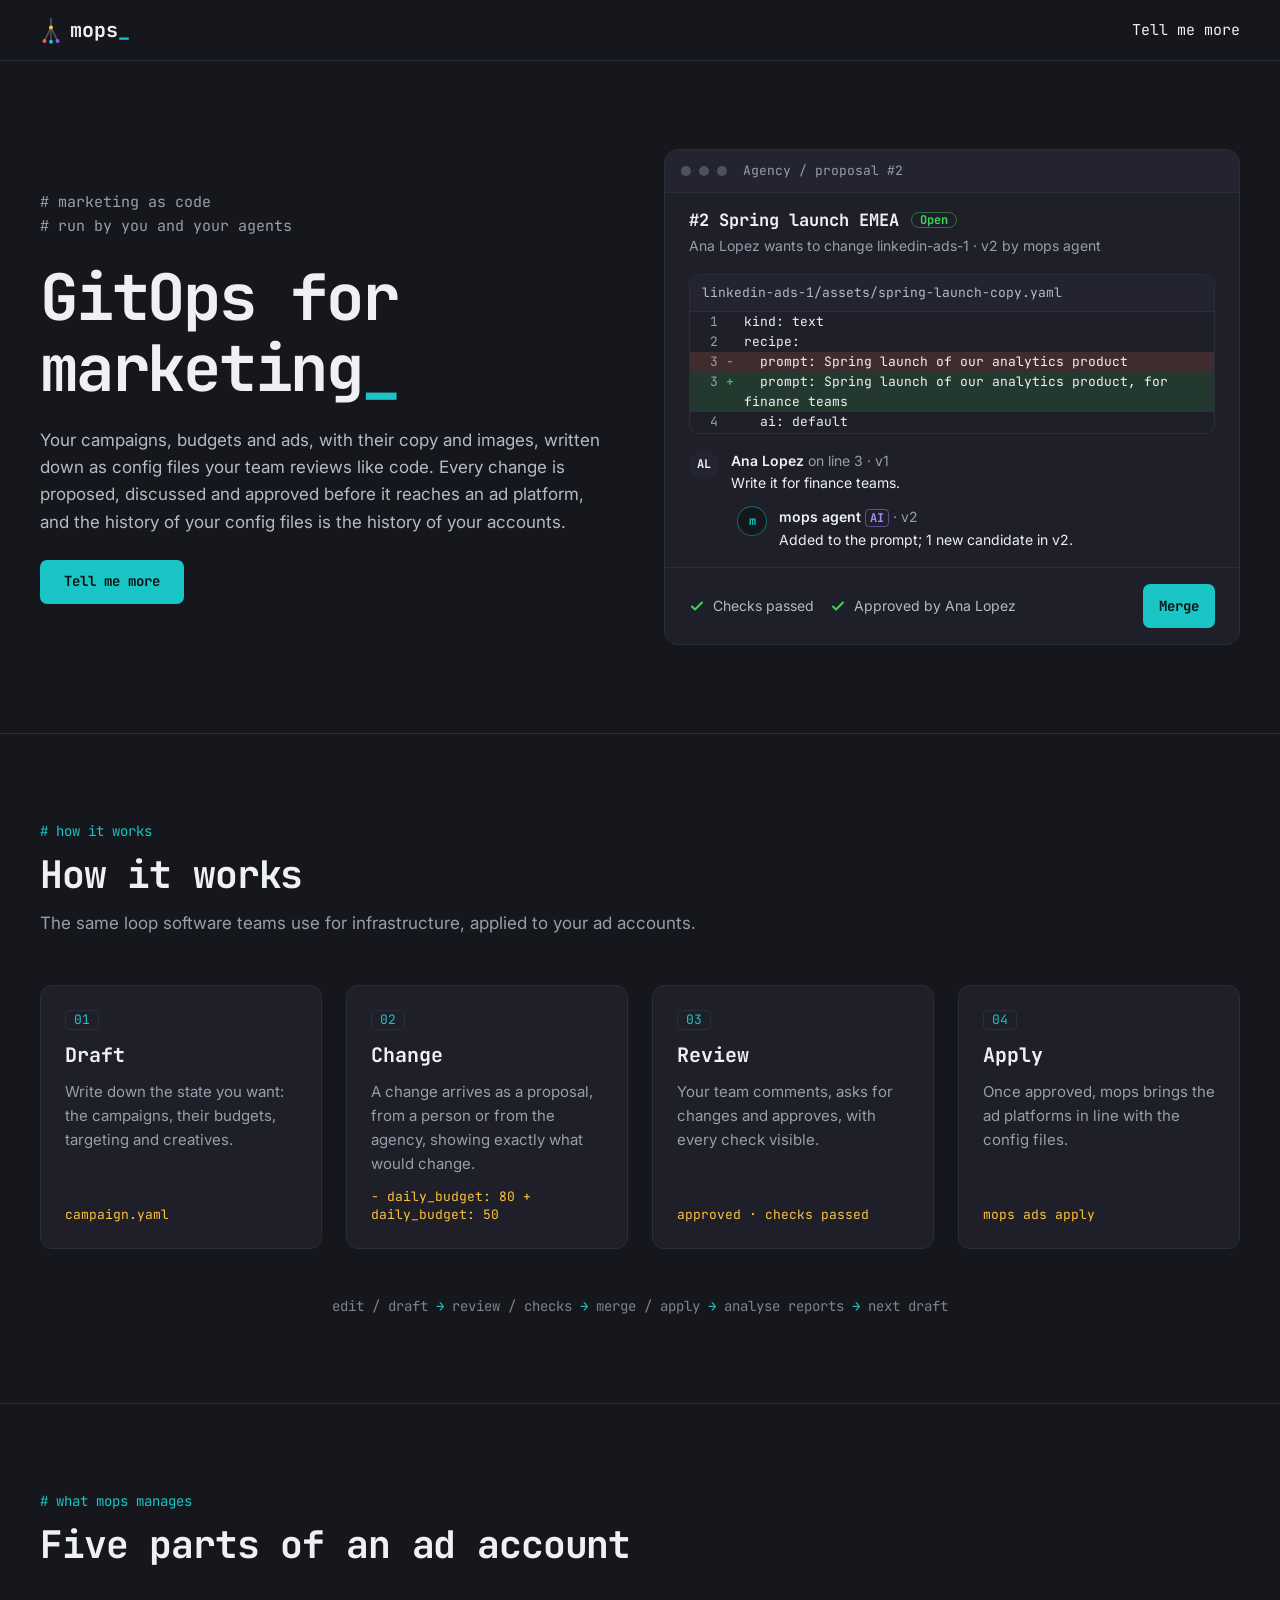
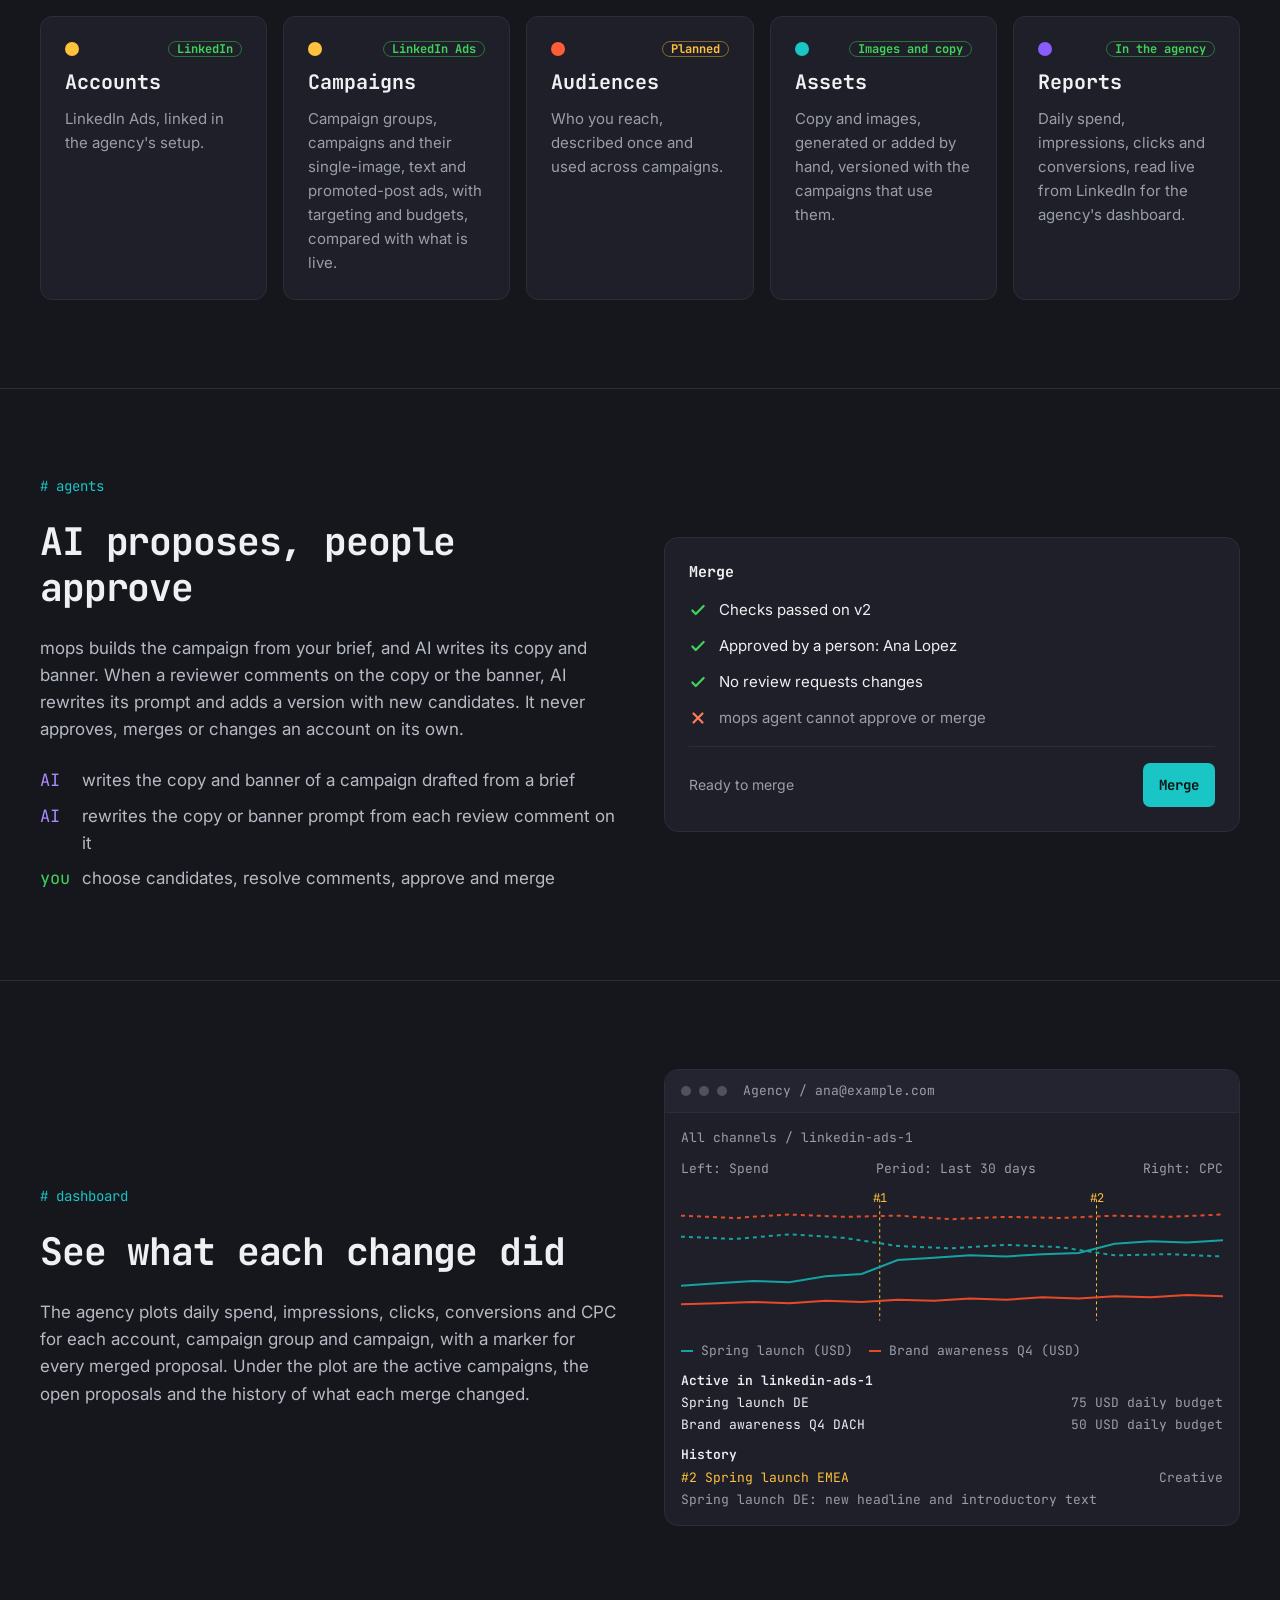
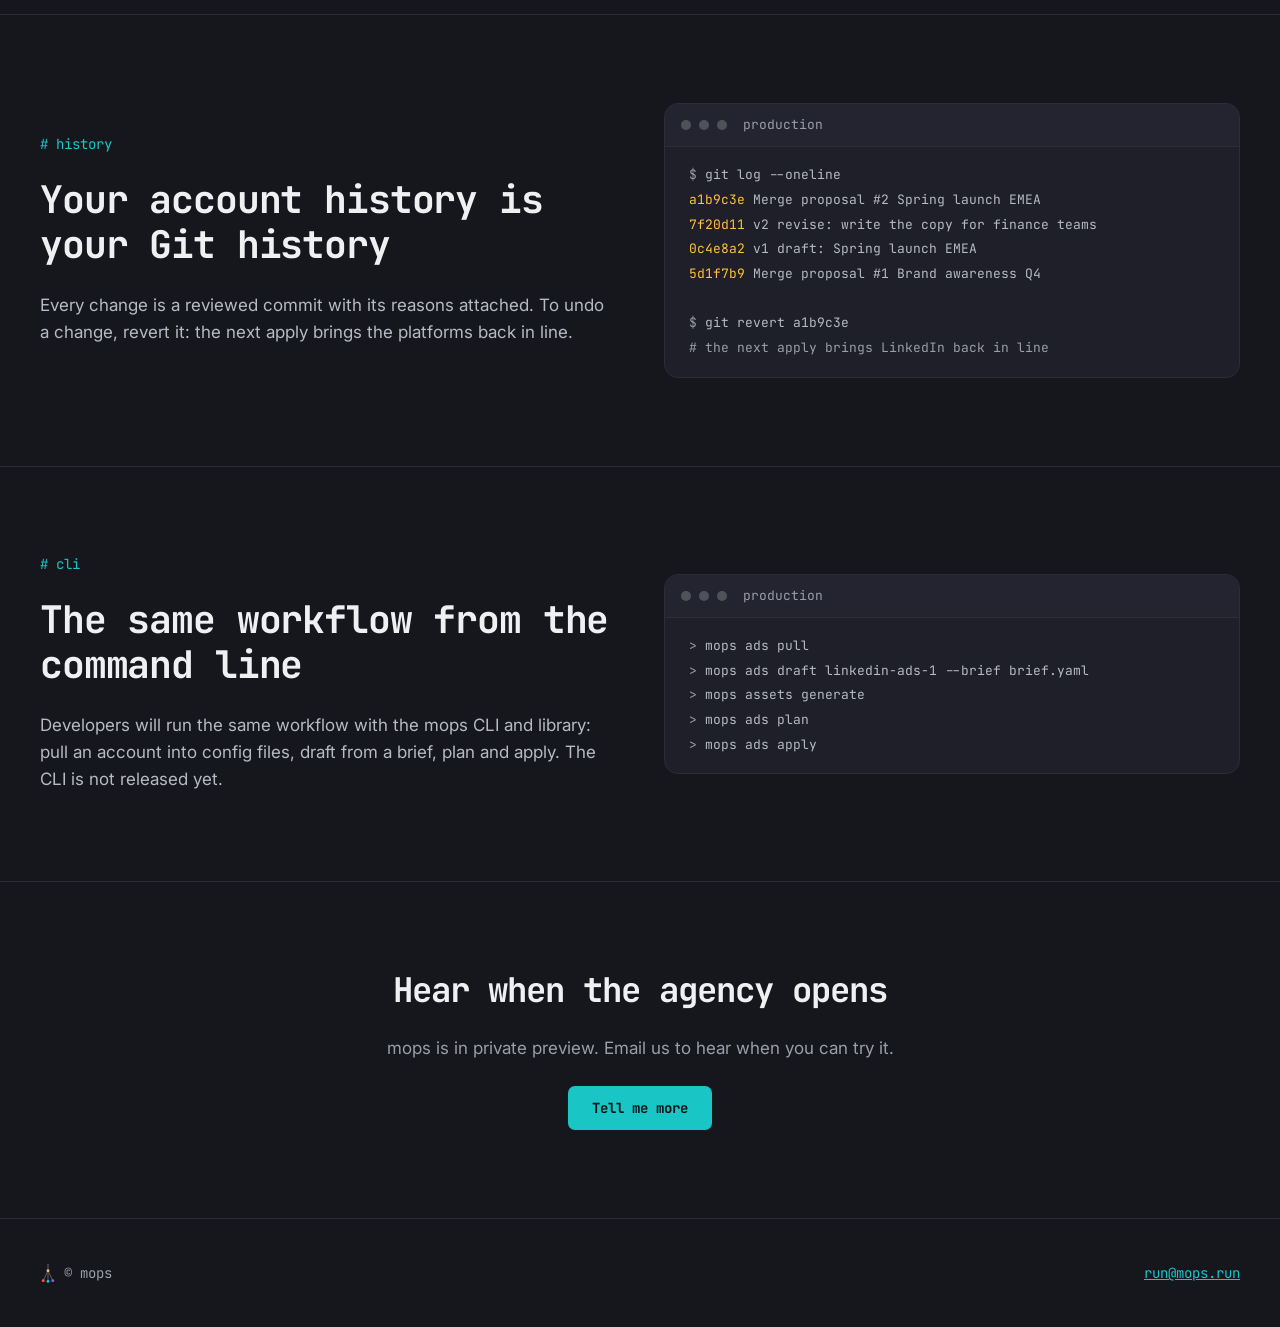
==== index.html @ 6c4f9f61 "Publish mops 4d425bd6c8812715655bbbc90e7a6e80a4b7b4a8" ====
<!doctype html>
<html lang="en">
  <head>
    <meta charset="utf-8" />
    <meta name="viewport" content="width=device-width, initial-scale=1" />
    <title>mops - GitOps for marketing</title>
    <meta name="description" content="Your campaigns, budgets and ads, with their copy and images, written down as config files your team reviews like code." />
    <link rel="canonical" href="https://mops.run/" />
    <meta property="og:title" content="mops - GitOps for marketing" />
    <meta property="og:description" content="Your campaigns, budgets and ads, with their copy and images, written down as config files your team reviews like code." />
    <meta property="og:image" content="https://mops.run/og-image.png" />
    <meta property="og:image:width" content="1200" />
    <meta property="og:image:height" content="630" />
    <meta property="og:image:alt" content="mops logo with the text GitOps for marketing" />
    <meta property="og:url" content="https://mops.run/" />
    <meta property="og:type" content="website" />
    <link rel="preconnect" href="https://fonts.googleapis.com" />
    <link rel="preconnect" href="https://fonts.gstatic.com" crossorigin />
    <link rel="stylesheet" href="https://fonts.googleapis.com/css2?family=Inter:wght@400;600;700&amp;family=JetBrains+Mono:wght@400;700&amp;display=swap" />
    <link rel="stylesheet" href="site.css" />
    <script type="application/ld+json">
      {"@context": "https://schema.org", "@type": "Organization", "name": "mops", "url": "https://mops.run/", "email": "run@mops.run", "logo": "https://mops.run/logo.svg"}
    </script>
  </head>
  <body>
    <header class="site-header">
      <div class="wrap bar">
        <a class="brand" href="/" aria-label="mops home"><img src="logo.svg" alt="" width="22" height="27" /><span>mops<span class="accent">_</span></span></a>
        <nav aria-label="Main"><a href="#tell-me-more">Tell me more</a></nav>
      </div>
    </header>

    <main>
      <section id="hero" class="hero" aria-labelledby="hero-heading">
        <div class="wrap split">
          <div class="stack">
            <div aria-hidden="true">
              <p class="comment"># marketing as code</p>
              <p class="comment"># run by you and your agents</p>
            </div>
            <h1 id="hero-heading">GitOps for marketing<span class="accent">_</span></h1>
            <p class="lead">Your campaigns, budgets and ads, with their copy and images, written down as config files your team reviews like code. Every change is proposed, discussed and approved before it reaches an ad platform, and the history of your config files is the history of your accounts.</p>
            <p class="actions">
              <a class="button primary" href="#tell-me-more">Tell me more</a>
            </p>
          </div>

          <figure class="window" aria-label="Example proposal">
            <div class="window-bar"><span class="lights" aria-hidden="true"><span></span><span></span><span></span></span><span class="window-title">Agency / proposal #2</span></div>
            <div class="preview-head">
              <p class="preview-heading"><span class="preview-title">#2 Spring launch EMEA</span> <span class="badge ok">Open</span></p>
              <p class="preview-line">Ana Lopez wants to change linkedin-ads-1 · v2 by mops agent</p>
            </div>
            <div class="diff">
              <p class="diff-file">linkedin-ads-1/assets/spring-launch-copy.yaml</p>
              <div class="diff-line"><span class="ln">1</span><span class="sign"></span><code>kind: text</code></div>
              <div class="diff-line"><span class="ln">2</span><span class="sign"></span><code>recipe:</code></div>
              <div class="diff-line removed"><span class="ln">3</span><span class="sign">-</span><code>  prompt: Spring launch of our analytics product</code></div>
              <div class="diff-line added"><span class="ln">3</span><span class="sign">+</span><code>  prompt: Spring launch of our analytics product, for finance teams</code></div>
              <div class="diff-line"><span class="ln">4</span><span class="sign"></span><code>  ai: default</code></div>
            </div>
            <div class="notes">
              <div class="note">
                <span class="avatar" aria-hidden="true">AL</span>
                <div>
                  <p class="note-meta"><strong>Ana Lopez</strong> on line 3 · v1</p>
                  <p class="note-body">Write it for finance teams.</p>
                </div>
              </div>
              <div class="note reply">
                <span class="avatar agent" aria-hidden="true">m</span>
                <div>
                  <p class="note-meta"><strong>mops agent</strong> <span class="tag">AI</span> · v2</p>
                  <p class="note-body">Added to the prompt; 1 new candidate in v2.</p>
                </div>
              </div>
            </div>
            <div class="preview-foot">
              <ul class="preview-checks">
                <li><svg class="icon" width="16" height="16" viewBox="0 0 16 16" aria-hidden="true"><path d="M3 8.5l3 3 7-7" /></svg>Checks passed</li>
                <li><svg class="icon" width="16" height="16" viewBox="0 0 16 16" aria-hidden="true"><path d="M3 8.5l3 3 7-7" /></svg>Approved by Ana Lopez</li>
              </ul>
              <span class="label">Merge</span>
            </div>
          </figure>
        </div>
      </section>

      <section id="how" aria-labelledby="how-heading">
        <div class="wrap stack-lg">
          <div class="intro">
            <p class="comment" aria-hidden="true"># how it works</p>
            <h2 id="how-heading">How it works</h2>
            <p class="sub">The same loop software teams use for infrastructure, applied to your ad accounts.</p>
          </div>
          <ol class="cards">
            <li class="card">
              <span class="step-no">01</span>
              <h3>Draft</h3>
              <p>Write down the state you want: the campaigns, their budgets, targeting and creatives.</p>
              <code>campaign.yaml</code>
            </li>
            <li class="card">
              <span class="step-no">02</span>
              <h3>Change</h3>
              <p>A change arrives as a proposal, from a person or from the agency, showing exactly what would change.</p>
              <code>- daily_budget: 80  + daily_budget: 50</code>
            </li>
            <li class="card">
              <span class="step-no">03</span>
              <h3>Review</h3>
              <p>Your team comments, asks for changes and approves, with every check visible.</p>
              <code>approved · checks passed</code>
            </li>
            <li class="card">
              <span class="step-no">04</span>
              <h3>Apply</h3>
              <p>Once approved, mops brings the ad platforms in line with the config files.</p>
              <code>mops ads apply</code>
            </li>
          </ol>
          <p class="loop">edit / draft <span class="arrow">→</span> review / checks <span class="arrow">→</span> merge / apply <span class="arrow">→</span> analyse reports <span class="arrow">→</span> next draft</p>
        </div>
      </section>

      <section id="manages" aria-labelledby="manages-heading">
        <div class="wrap stack-lg">
          <div class="intro">
            <p class="comment" aria-hidden="true"># what mops manages</p>
            <h2 id="manages-heading">Five parts of an ad account</h2>
          </div>
          <ul class="cards parts">
            <li class="card">
              <div class="part-top"><span class="dot campaigns"></span><span class="badge ok">LinkedIn</span></div>
              <h3>Accounts</h3>
              <p>LinkedIn Ads, linked in the agency&#39;s setup.</p>
            </li>
            <li class="card">
              <div class="part-top"><span class="dot campaigns"></span><span class="badge ok">LinkedIn Ads</span></div>
              <h3>Campaigns</h3>
              <p>Campaign groups, campaigns and their single-image, text and promoted-post ads, with targeting and budgets, compared with what is live.</p>
            </li>
            <li class="card">
              <div class="part-top"><span class="dot audiences"></span><span class="badge planned">Planned</span></div>
              <h3>Audiences</h3>
              <p>Who you reach, described once and used across campaigns.</p>
            </li>
            <li class="card">
              <div class="part-top"><span class="dot assets"></span><span class="badge ok">Images and copy</span></div>
              <h3>Assets</h3>
              <p>Copy and images, generated or added by hand, versioned with the campaigns that use them.</p>
            </li>
            <li class="card">
              <div class="part-top"><span class="dot reports"></span><span class="badge ok">In the agency</span></div>
              <h3>Reports</h3>
              <p>Daily spend, impressions, clicks and conversions, read live from LinkedIn for the agency&#39;s dashboard.</p>
            </li>
          </ul>
        </div>
      </section>

      <section id="agents" aria-labelledby="agents-heading">
        <div class="wrap split">
          <div class="stack">
            <p class="comment" aria-hidden="true"># agents</p>
            <h2 id="agents-heading">AI proposes, people approve</h2>
            <p class="lead">mops builds the campaign from your brief, and AI writes its copy and banner. When a reviewer comments on the copy or the banner, AI rewrites its prompt and adds a version with new candidates. It never approves, merges or changes an account on its own.</p>
            <ul class="roles">
              <li><span class="role ai">AI</span> <span>writes the copy and banner of a campaign drafted from a brief</span></li>
              <li><span class="role ai">AI</span> <span>rewrites the copy or banner prompt from each review comment on it</span></li>
              <li><span class="role you">you</span> <span>choose candidates, resolve comments, approve and merge</span></li>
            </ul>
          </div>
          <figure class="panel checklist" aria-label="Example merge checklist">
            <p class="checklist-title">Merge</p>
            <ul>
              <li class="ok"><svg class="icon" width="18" height="18" viewBox="0 0 16 16" aria-hidden="true"><path d="M3 8.5l3 3 7-7" /></svg>Checks passed on v2</li>
              <li class="ok"><svg class="icon" width="18" height="18" viewBox="0 0 16 16" aria-hidden="true"><path d="M3 8.5l3 3 7-7" /></svg>Approved by a person: Ana Lopez</li>
              <li class="ok"><svg class="icon" width="18" height="18" viewBox="0 0 16 16" aria-hidden="true"><path d="M3 8.5l3 3 7-7" /></svg>No review requests changes</li>
              <li class="no"><svg class="icon" width="18" height="18" viewBox="0 0 16 16" aria-hidden="true"><path d="M4 4l8 8M12 4l-8 8" /></svg>mops agent cannot approve or merge</li>
            </ul>
            <div class="checklist-foot"><span class="checklist-status">Ready to merge</span><span class="label">Merge</span></div>
          </figure>
        </div>
      </section>

      <section id="dashboard" aria-labelledby="dashboard-heading">
        <div class="wrap split">
          <div class="stack">
            <p class="comment" aria-hidden="true"># dashboard</p>
            <h2 id="dashboard-heading">See what each change did</h2>
            <p class="lead">The agency plots daily spend, impressions, clicks, conversions and CPC for each account, campaign group and campaign, with a marker for every merged proposal. Under the plot are the active campaigns, the open proposals and the history of what each merge changed.</p>
          </div>
          <figure class="window board" aria-label="Example dashboard">
            <div class="window-bar"><span class="lights" aria-hidden="true"><span></span><span></span><span></span></span><span class="window-title">Agency / ana@example.com</span></div>
            <div class="board-body">
              <p class="board-crumbs">All channels / linkedin-ads-1</p>
              <p class="board-selects"><span>Left: Spend</span><span>Period: Last 30 days</span><span>Right: CPC</span></p>
              <div class="board-plot">
                <svg viewBox="0 0 300 120" preserveAspectRatio="none" role="img" aria-label="Daily spend and CPC of the last 30 days, with markers for proposals 1 and 2">
                  <line class="marker" vector-effect="non-scaling-stroke" x1="110" y1="8" x2="110" y2="112" />
                  <line class="marker" vector-effect="non-scaling-stroke" x1="230" y1="8" x2="230" y2="112" />
                  <polyline class="series one" vector-effect="non-scaling-stroke" points="0,82 20,80 40,78 60,79 80,74 100,72 120,60 140,58 160,56 180,57 200,55 220,54 240,46 260,44 280,45 300,43" />
                  <polyline class="series two" vector-effect="non-scaling-stroke" points="0,98 20,97 40,96 60,97 80,95 100,96 120,94 140,95 160,93 180,94 200,92 220,93 240,91 260,92 280,90 300,91" />
                  <polyline class="series one dashed" vector-effect="non-scaling-stroke" points="0,40 30,42 60,38 90,41 120,48 150,50 180,47 210,49 240,56 270,55 300,57" />
                  <polyline class="series two dashed" vector-effect="non-scaling-stroke" points="0,22 30,24 60,21 90,23 120,22 150,25 180,23 210,24 240,22 270,23 300,21" />
                </svg>
                <span class="marker-label one">#1</span>
                <span class="marker-label two">#2</span>
              </div>
              <ul class="board-legend"><li><span class="swatch one" aria-hidden="true"></span>Spring launch (USD)</li><li><span class="swatch two" aria-hidden="true"></span>Brand awareness Q4 (USD)</li></ul>
              <div class="board-lists">
                <div class="board-active">
                  <p class="board-heading">Active in linkedin-ads-1</p>
                  <ul>
                    <li><span>Spring launch DE</span><span class="faint">75 USD daily budget</span></li>
                    <li><span>Brand awareness Q4 DACH</span><span class="faint">50 USD daily budget</span></li>
                  </ul>
                </div>
                <div class="board-history">
                  <p class="board-heading">History</p>
                  <ul>
                    <li><span class="pill">#2 Spring launch EMEA</span><span class="faint">Spring launch DE: new headline and introductory text</span><span class="kind">Creative</span></li>
                  </ul>
                </div>
              </div>
            </div>
          </figure>
        </div>
      </section>

      <section id="history" aria-labelledby="history-heading">
        <div class="wrap split">
          <div class="stack">
            <p class="comment" aria-hidden="true"># history</p>
            <h2 id="history-heading">Your account history is your Git history</h2>
            <p class="lead">Every change is a reviewed commit with its reasons attached. To undo a change, revert it: the next apply brings the platforms back in line.</p>
          </div>
          <figure class="window" aria-label="Example Git history">
            <div class="window-bar"><span class="lights" aria-hidden="true"><span></span><span></span><span></span></span><span class="window-title">production</span></div>
            <pre class="terminal"><span class="faint">$</span> git log --oneline
<span class="hash">a1b9c3e</span> Merge proposal #2 Spring launch EMEA
<span class="hash">7f20d11</span> v2 revise: write the copy for finance teams
<span class="hash">0c4e8a2</span> v1 draft: Spring launch EMEA
<span class="hash">5d1f7b9</span> Merge proposal #1 Brand awareness Q4

<span class="faint">$</span> git revert a1b9c3e
<span class="faint"># the next apply brings LinkedIn back in line</span></pre>
          </figure>
        </div>
      </section>

      <section id="cli" aria-labelledby="cli-heading">
        <div class="wrap split">
          <div class="stack">
            <p class="comment" aria-hidden="true"># cli</p>
            <h2 id="cli-heading">The same workflow from the command line</h2>
            <p class="lead">Developers will run the same workflow with the mops CLI and library: pull an account into config files, draft from a brief, plan and apply. The CLI is not released yet.</p>
          </div>
          <figure class="window" aria-label="Example CLI session">
            <div class="window-bar"><span class="lights" aria-hidden="true"><span></span><span></span><span></span></span><span class="window-title">production</span></div>
            <pre class="terminal"><span class="faint">&gt;</span> mops ads pull
<span class="faint">&gt;</span> mops ads draft linkedin-ads-1 --brief brief.yaml
<span class="faint">&gt;</span> mops assets generate
<span class="faint">&gt;</span> mops ads plan
<span class="faint">&gt;</span> mops ads apply</pre>
          </figure>
        </div>
      </section>

      <section id="tell-me-more" class="cta" aria-labelledby="cta-heading">
        <div class="wrap stack">
          <h2 id="cta-heading">Hear when the agency opens</h2>
          <p class="sub">mops is in private preview. Email us to hear when you can try it.</p>
          <a class="button primary" href="mailto:run@mops.run?subject=Tell%20me%20more">Tell me more</a>
        </div>
      </section>
    </main>

    <footer class="site-footer">
      <div class="wrap bar">
        <span class="footer-brand"><img src="logo.svg" alt="" width="16" height="20" />© mops</span>
        <a href="mailto:run@mops.run">run@mops.run</a>
      </div>
    </footer>
  </body>
</html>
---- site.css ----
/* The main page. Every color, font, size, radius and spacing value comes from tokens.css (packages/styles). */
@import url("tokens.css");

*,
*::before,
*::after { box-sizing: border-box; }

body {
  margin: 0;
  background: var(--color-bg-page);
  color: var(--color-text-default);
  font: var(--typography-body);
}

a { color: var(--color-text-link); }
a:hover { color: var(--color-text-link-hover); }
a:focus-visible,
input:focus-visible,
button:focus-visible { outline: 2px solid var(--color-text-link); outline-offset: 2px; }

h1, h2, h3, p, ul, ol, figure, pre { margin: 0; }
code, pre { font-family: var(--font-family-mono); }

.wrap {
  max-width: calc(var(--size-content-width) + 2 * var(--size-gutter));
  margin: 0 auto;
  padding: 0 var(--size-gutter);
}
.bar { display: flex; flex-wrap: wrap; align-items: center; justify-content: space-between; gap: var(--size-space-16); }
.stack { display: flex; flex-direction: column; gap: var(--size-space-24); }
.stack-lg { display: flex; flex-direction: column; gap: var(--size-space-48); }
.split { display: grid; grid-template-columns: repeat(2, minmax(0, 1fr)); gap: var(--size-space-48); align-items: center; }

/* Site header and footer */
.site-header { border-bottom: var(--size-border-width) solid var(--color-border-default); }
.site-header .bar { min-height: calc(var(--size-touch-target) + 2 * var(--size-space-8)); }
.brand {
  display: inline-flex;
  align-items: center;
  gap: var(--size-space-8);
  min-height: var(--size-touch-target);
  color: var(--color-text-default);
  font: var(--font-weight-bold) var(--font-size-20) var(--font-family-mono);
  text-decoration: none;
}
.brand:hover { color: var(--color-text-default); }
.accent { color: var(--color-text-link); }
.site-header nav a {
  display: inline-flex;
  align-items: center;
  min-height: var(--size-touch-target);
  color: var(--color-text-default);
  font: var(--font-weight-regular) var(--font-size-15) var(--font-family-mono);
  text-decoration: none;
}
.site-header nav a:hover { color: var(--color-text-link-hover); }

.site-footer { border-top: var(--size-border-width) solid var(--color-border-default); }
.site-footer .bar { padding: var(--size-space-32) var(--size-gutter); }
.footer-brand,
.site-footer a { display: inline-flex; align-items: center; gap: var(--size-space-8); min-height: var(--size-touch-target); font: var(--font-weight-regular) var(--font-size-14) var(--font-family-mono); }
.footer-brand { color: var(--color-text-muted); }

/* Sections */
main > section { border-top: var(--size-border-width) solid var(--color-border-default); padding: var(--size-section-padding) 0; }
main > .hero { border-top: 0; }
.intro { display: flex; flex-direction: column; gap: var(--size-space-12); max-width: 40em; }
.comment { color: var(--color-text-link); font: var(--font-weight-regular) var(--font-size-14) var(--font-family-mono); }
.hero .comment { color: var(--color-text-muted); font-size: var(--font-size-15); line-height: var(--font-line-height-body); }
h1 { font: var(--typography-hero); letter-spacing: var(--typography-hero-letter-spacing); }
h2 { font: var(--typography-section); letter-spacing: var(--typography-section-letter-spacing); }
.cta h2 { font: var(--typography-cta); letter-spacing: var(--typography-cta-letter-spacing); }
h3 { font: var(--typography-card); letter-spacing: var(--typography-card-letter-spacing); }
.lead { color: var(--color-text-lead); }
.sub { color: var(--color-text-muted); }
.cta .stack { align-items: center; text-align: center; }

.actions { display: flex; flex-wrap: wrap; gap: var(--size-space-16); }
.button,
.label {
  display: inline-flex;
  align-items: center;
  min-height: var(--size-touch-target);
  padding: 0 var(--size-space-24);
  border-radius: var(--size-radius-control);
  font: var(--typography-button);
  letter-spacing: var(--typography-button-letter-spacing);
  text-decoration: none;
}
.primary,
.label { background: var(--color-bg-accent); color: var(--color-text-on-accent); }
.primary:hover { color: var(--color-text-on-accent); }
.label { padding: 0 var(--size-space-16); }
button.button { border: 0; cursor: pointer; }

/* Tell me more: the form, and the note of #thanks in place of the line under it (ui.md, Form). */
.signup { display: flex; flex-wrap: wrap; align-items: center; justify-content: center; gap: var(--size-space-12); }
.signup label { font: var(--typography-label); color: var(--color-text-muted); }
.signup input {
  width: 20em;
  max-width: 100%;
  min-height: var(--size-touch-target);
  padding: var(--size-space-8) var(--size-space-12);
  border: var(--size-border-width) solid var(--color-border-input);
  border-radius: var(--size-radius-control);
  background: var(--color-bg-page);
  color: var(--color-text-default);
  font: inherit;
}
.thanks { display: none; }
.thanks:target { display: block; }
.thanks:target + #consent { display: none; }

.badge {
  display: inline-block;
  padding: 0 var(--size-space-8);
  border: var(--size-border-width) solid var(--color-badge-ok);
  border-radius: var(--size-radius-pill);
  font: var(--typography-badge);
  letter-spacing: var(--typography-badge-letter-spacing);
}
.badge.ok { border-color: var(--color-badge-ok); color: var(--color-text-ok); }
.badge.planned { border-color: var(--color-badge-gold); color: var(--color-text-version); }
.tag {
  padding: 0 var(--size-space-4);
  border: var(--size-border-width) solid var(--color-badge-purple-text);
  border-radius: var(--size-radius-tag);
  color: var(--color-text-ai);
  font: var(--typography-badge);
}

.icon { flex: none; fill: none; stroke: currentColor; stroke-width: 2; stroke-linecap: round; stroke-linejoin: round; }

/* Illustrations: windows and panels */
.window,
.panel {
  overflow: hidden;
  border: var(--size-border-width) solid var(--color-border-default);
  border-radius: var(--size-radius-window);
  background: var(--color-bg-panel);
}
.window-bar {
  display: flex;
  align-items: center;
  gap: var(--size-space-8);
  padding: var(--size-space-12) var(--size-space-16);
  border-bottom: var(--size-border-width) solid var(--color-border-default);
  background: var(--color-bg-raised);
}
.lights { display: inline-flex; gap: var(--size-space-8); }
.lights span { width: 10px; height: 10px; border-radius: var(--size-radius-pill); background: var(--color-logo-line); }
.window-title { margin-left: var(--size-space-8); color: var(--color-text-muted); font: var(--typography-label); }

.preview-head { display: flex; flex-direction: column; gap: var(--size-space-4); padding: var(--size-space-16) var(--size-space-24) 0; }
.preview-heading { display: flex; flex-wrap: wrap; align-items: center; gap: var(--size-space-12); }
.preview-title { font: var(--font-weight-bold) var(--font-size-17) var(--font-family-mono); }
.preview-line { color: var(--color-text-muted); font-size: var(--font-size-14); }

.diff {
  margin: var(--size-space-16) var(--size-space-24) 0;
  overflow: hidden;
  border: var(--size-border-width) solid var(--color-border-default);
  border-radius: var(--size-radius-box);
  font: var(--typography-label);
  line-height: var(--font-line-height-agency);
}
.diff-file {
  padding: var(--size-space-8) var(--size-space-12);
  border-bottom: var(--size-border-width) solid var(--color-border-default);
  background: var(--color-bg-raised);
  color: var(--color-text-lead);
}
.diff-line { display: grid; grid-template-columns: 36px 18px minmax(0, 1fr); }
.diff-line .ln { padding-right: var(--size-space-8); color: var(--color-text-muted); text-align: right; }
.diff-line code { white-space: pre-wrap; overflow-wrap: anywhere; }
.diff-line.removed { background: var(--color-bg-removed); }
.diff-line.removed .sign { color: var(--color-text-danger); }
.diff-line.added { background: var(--color-bg-added); }
.diff-line.added .sign { color: var(--color-text-ok); }

.notes { display: flex; flex-direction: column; gap: var(--size-space-12); padding: var(--size-space-16) var(--size-space-24) 0; font-size: var(--font-size-14); }
.note { display: flex; gap: var(--size-space-12); }
.note.reply { padding-left: var(--size-space-48); }
.avatar {
  display: inline-flex;
  flex: none;
  align-items: center;
  justify-content: center;
  width: 30px;
  height: 30px;
  border-radius: var(--size-radius-pill);
  background: var(--color-bg-raised);
  font: var(--typography-badge);
}
.avatar.agent { border: var(--size-border-width) solid var(--color-badge-cyan); background: var(--color-bg-page); color: var(--color-text-link); }
.note-meta { color: var(--color-text-muted); }
.note-meta strong { color: var(--color-text-default); font-weight: var(--font-weight-semibold); }

.preview-foot {
  display: flex;
  flex-wrap: wrap;
  align-items: center;
  justify-content: space-between;
  gap: var(--size-space-12);
  margin-top: var(--size-space-16);
  padding: var(--size-space-16) var(--size-space-24);
  border-top: var(--size-border-width) solid var(--color-border-default);
}
.preview-checks { display: flex; flex-wrap: wrap; gap: var(--size-space-16); padding: 0; list-style: none; color: var(--color-text-lead); font-size: var(--font-size-14); }
.preview-checks li { display: inline-flex; align-items: center; gap: var(--size-space-8); }
.preview-checks .icon { color: var(--color-text-ok); }

/* How it works and What mops manages */
.cards { display: grid; grid-template-columns: repeat(4, minmax(0, 1fr)); gap: var(--size-space-24); padding: 0; list-style: none; }
.cards.parts { grid-template-columns: repeat(5, minmax(0, 1fr)); gap: var(--size-space-16); }
.card {
  display: flex;
  flex-direction: column;
  gap: var(--size-space-12);
  padding: var(--size-space-24);
  border: var(--size-border-width) solid var(--color-border-default);
  border-radius: var(--size-radius-card);
  background: var(--color-bg-panel);
}
.card p { color: var(--color-text-muted); font-size: var(--font-size-15); }
.card code { margin-top: auto; color: var(--color-text-version); font: var(--typography-label); letter-spacing: var(--typography-label-letter-spacing); }
.step-no {
  align-self: flex-start;
  padding: 0 var(--size-space-8);
  border: var(--size-border-width) solid var(--color-border-default);
  border-radius: var(--size-radius-tag);
  color: var(--color-text-link);
  font: var(--typography-label);
}
.loop { color: var(--color-text-faint); font: var(--font-weight-regular) var(--font-size-14) var(--font-family-mono); text-align: center; }
.arrow { color: var(--color-text-link); }
.part-top { display: flex; align-items: center; justify-content: space-between; gap: var(--size-space-8); }
.dot { width: 14px; height: 14px; border-radius: var(--size-radius-pill); }
.dot.campaigns { background: var(--color-subsystem-campaigns); }
.dot.audiences { background: var(--color-subsystem-audiences); }
.dot.assets { background: var(--color-subsystem-assets); }
.dot.reports { background: var(--color-subsystem-reports); }

/* Agents */
.roles { display: flex; flex-direction: column; gap: var(--size-space-8); padding: 0; list-style: none; color: var(--color-text-lead); }
.roles li { display: flex; gap: var(--size-space-12); }
.role { min-width: 3ch; font-family: var(--font-family-mono); }
.role.ai { color: var(--color-text-ai); }
.role.you { color: var(--color-text-ok); }
.checklist { display: flex; flex-direction: column; gap: var(--size-space-16); padding: var(--size-space-24); }
.checklist-title { font: var(--font-weight-bold) var(--font-size-15) var(--font-family-mono); }
.checklist ul { display: flex; flex-direction: column; gap: var(--size-space-12); padding: 0; list-style: none; font-size: var(--font-size-15); }
.checklist li { display: flex; align-items: center; gap: var(--size-space-12); }
.checklist li.ok .icon { color: var(--color-text-ok); }
.checklist li.no { color: var(--color-text-muted); }
.checklist li.no .icon { color: var(--color-text-danger); }
.checklist-foot {
  display: flex;
  align-items: center;
  justify-content: space-between;
  gap: var(--size-space-12);
  padding-top: var(--size-space-16);
  border-top: var(--size-border-width) solid var(--color-border-default);
}
.checklist-status { color: var(--color-text-muted); font-size: var(--font-size-14); }

/* History */
.terminal {
  overflow-x: auto;
  padding: var(--size-space-16) var(--size-space-24);
  color: var(--color-text-lead);
  font: var(--font-weight-regular) var(--font-size-13) / 1.9 var(--font-family-mono);
  white-space: pre;
}
.terminal .hash { color: var(--color-text-version); }
.terminal .faint { color: var(--color-text-muted); }

/* Dashboard preview: a static picture of the agency's environment page. */
.board-body { display: grid; gap: var(--size-space-12); padding: var(--size-space-16); font: var(--typography-label); }
.board-crumbs { color: var(--color-text-muted); }
.board-selects { display: flex; flex-wrap: wrap; justify-content: space-between; gap: var(--size-space-8); color: var(--color-text-muted); }
.board-plot { position: relative; }
.board-plot svg { display: block; width: 100%; height: 140px; }
.board-plot .series { fill: none; stroke-width: 2; }
.board-plot .series.one { stroke: var(--color-chart-series-1); }
.board-plot .series.two { stroke: var(--color-chart-series-2); }
.board-plot .series.dashed { stroke-dasharray: 4 4; }
.board-plot .marker { stroke: var(--color-text-version); stroke-width: 1; stroke-dasharray: 3 3; }
.marker-label { position: absolute; top: 0; transform: translateX(-50%); color: var(--color-text-version); font-size: var(--font-size-12); }
.board-legend { display: flex; flex-wrap: wrap; gap: var(--size-space-16); margin: 0; padding: 0; list-style: none; color: var(--color-text-muted); }
.board-legend li { display: inline-flex; align-items: center; gap: var(--size-space-8); }
.swatch { width: 12px; height: 2px; }
.swatch.one { background: var(--color-chart-series-1); }
.swatch.two { background: var(--color-chart-series-2); }
.board-lists { display: grid; gap: var(--size-space-12); }
.board-heading { color: var(--color-text-default); font-weight: var(--font-weight-semibold); }
.board-lists ul { display: grid; gap: var(--size-space-4); margin: var(--size-space-4) 0 0; padding: 0; list-style: none; }
.board-active li { display: flex; justify-content: space-between; gap: var(--size-space-8); }
.board-history li { display: grid; grid-template-columns: minmax(0, 1fr) auto; gap: var(--size-space-4) var(--size-space-8); }
.board-history .faint { grid-column: 1; }
.board-history .kind { grid-column: 2; grid-row: 1; color: var(--color-text-muted); }
.board .faint { color: var(--color-text-muted); }
.pill { color: var(--color-text-version); }
.marker-label.one { left: 36.7%; }
.marker-label.two { left: 76.7%; }

/* Narrow screens: size.breakpoint.two-columns and size.breakpoint.one-column. */
@media (max-width: 1024px) {
  .split { grid-template-columns: minmax(0, 1fr); }
  .cards,
  .cards.parts { grid-template-columns: repeat(2, minmax(0, 1fr)); }
}
@media (max-width: 640px) {
  .cards,
  .cards.parts { grid-template-columns: minmax(0, 1fr); }
  h1 { font-size: var(--font-size-38); }
}
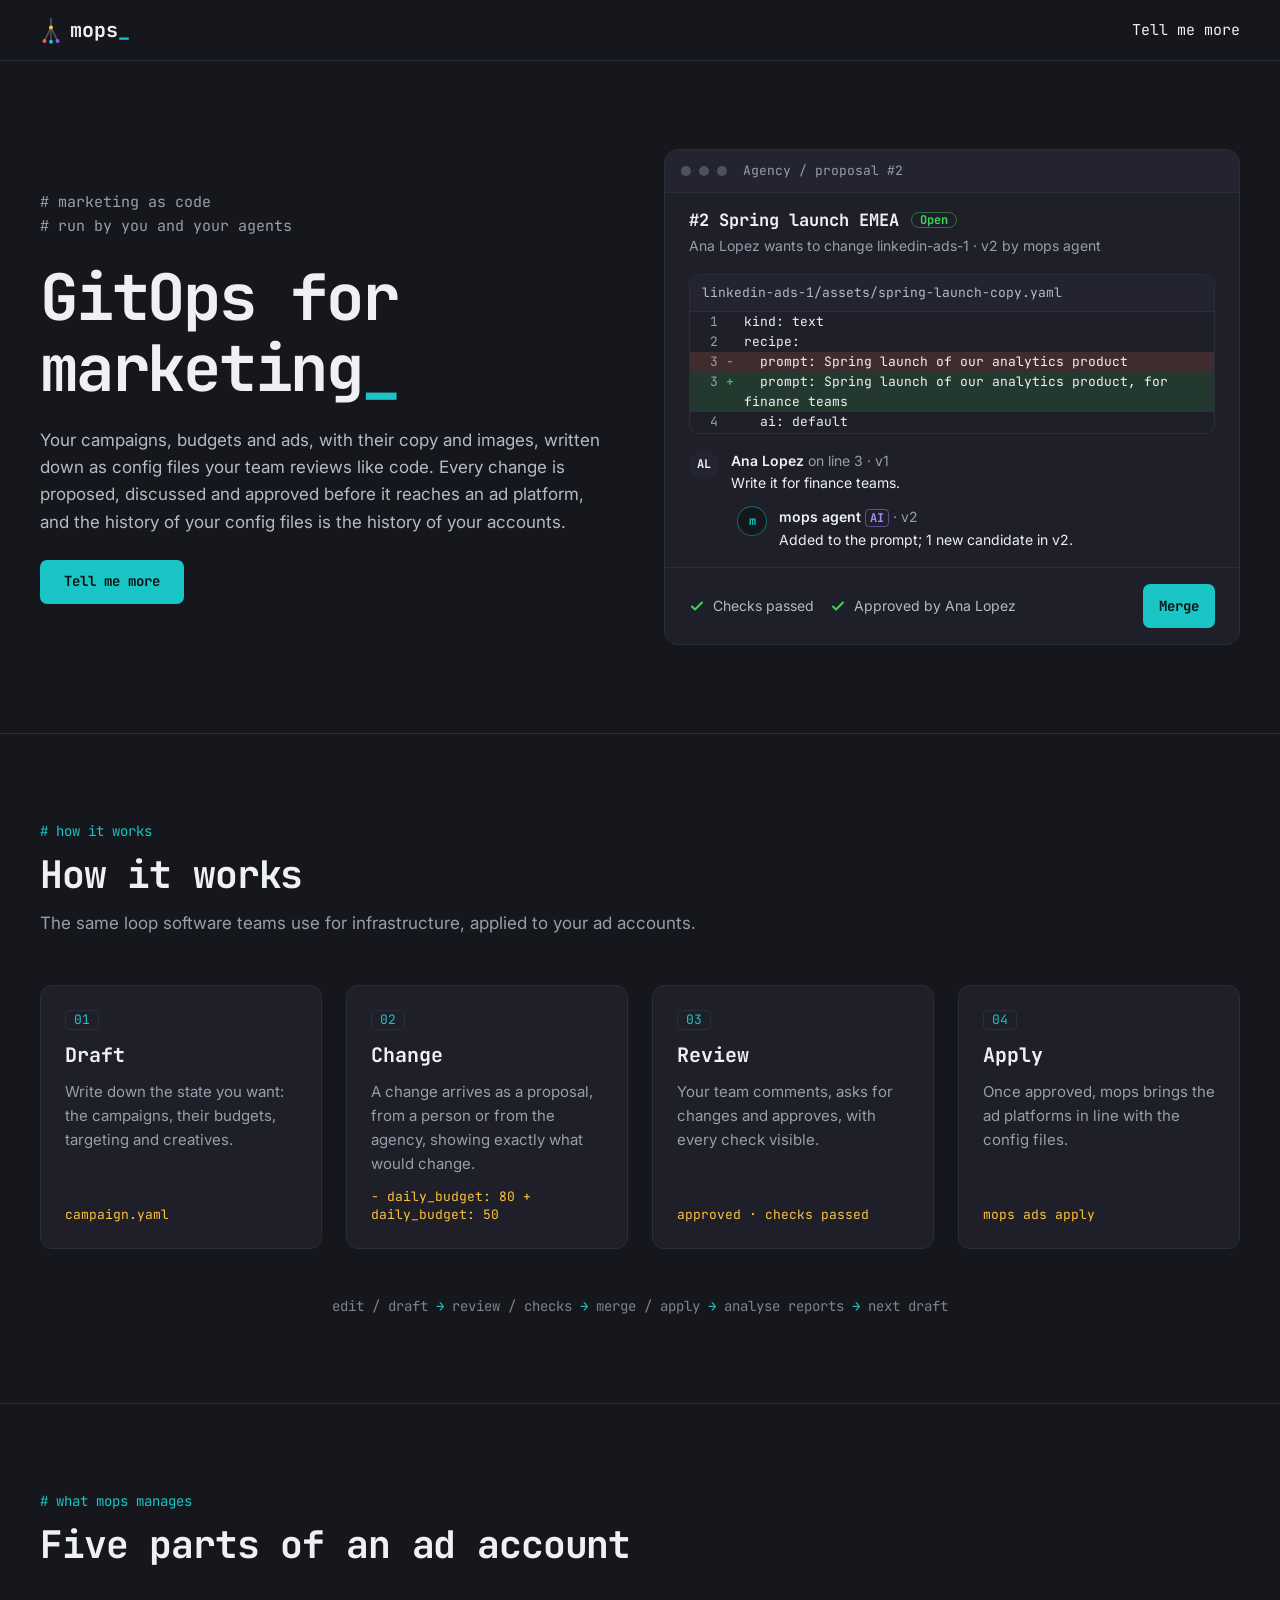
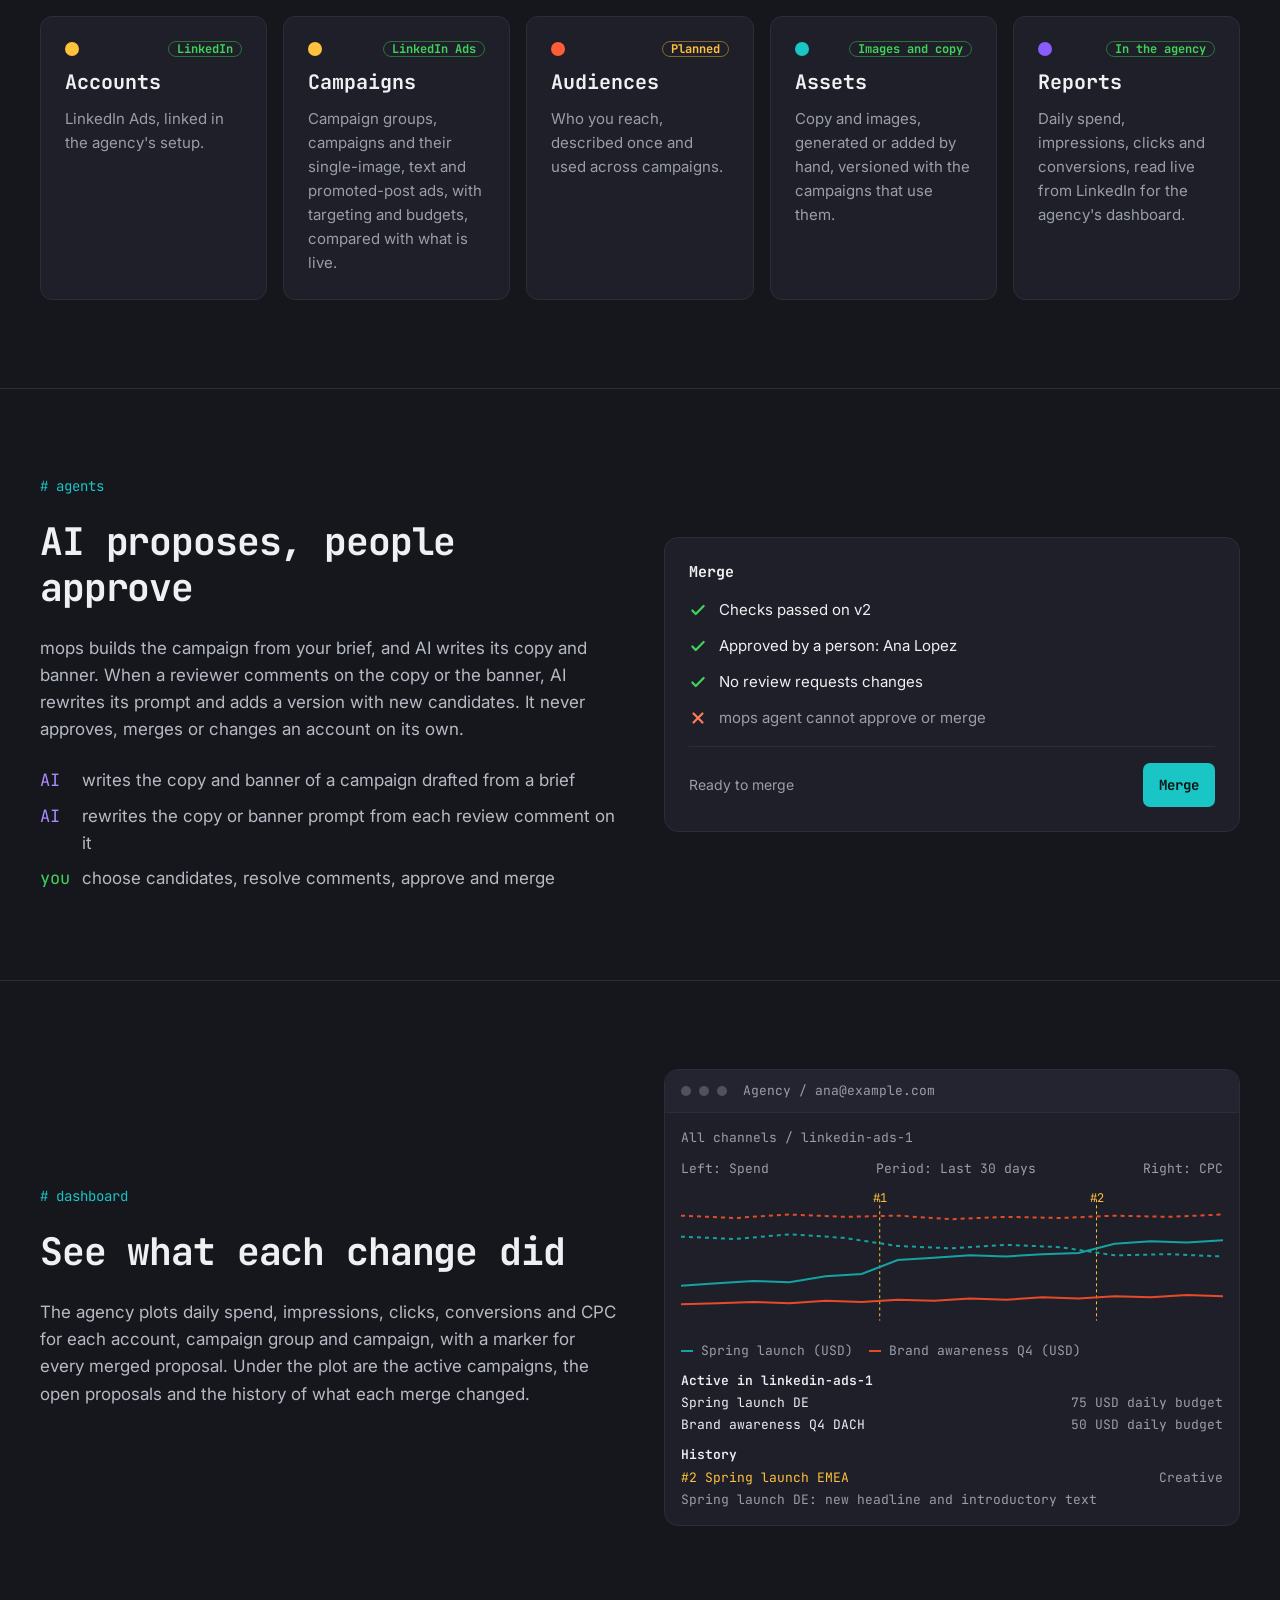
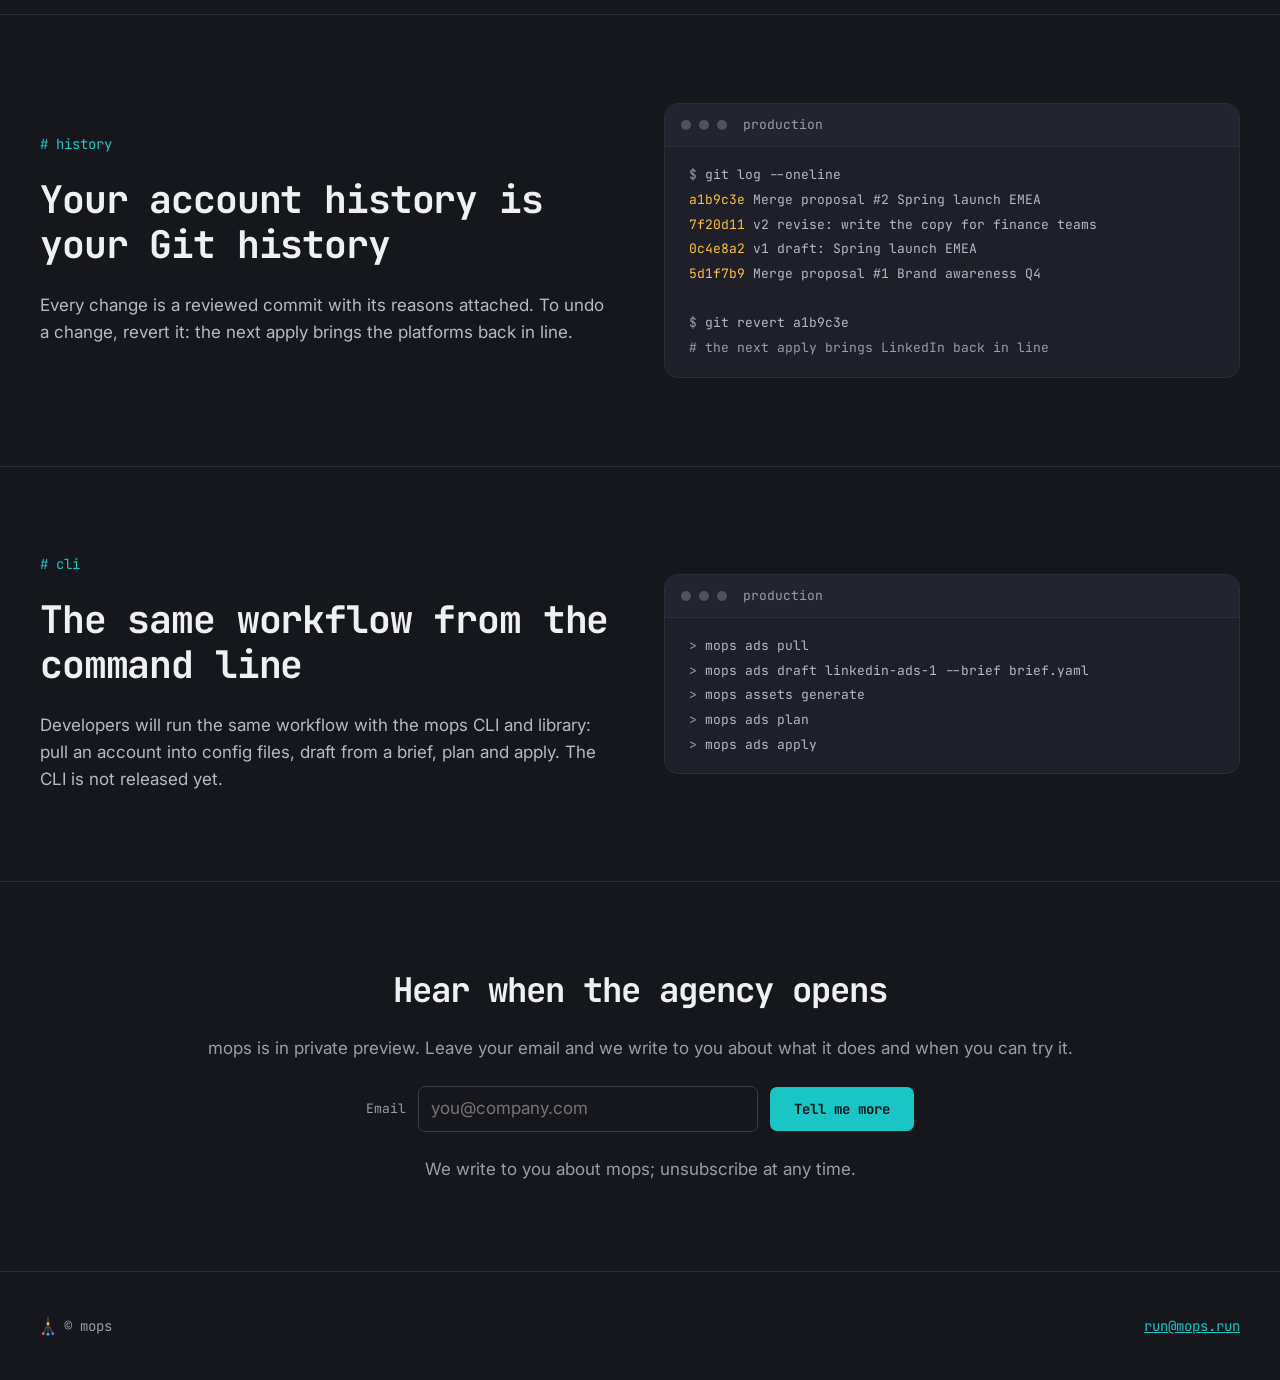
==== commit c4421919: "Publish mops 195536882a8072e67c5cd6a2e48f4250eedf32aa" ====
--- a/index.html
+++ b/index.html
@@ -14,6 +14,9 @@
     <meta property="og:image:alt" content="mops logo with the text GitOps for marketing" />
     <meta property="og:url" content="https://mops.run/" />
     <meta property="og:type" content="website" />
+    <link rel="icon" href="favicon.png" sizes="32x32" type="image/png" />
+    <link rel="icon" href="logo.svg" type="image/svg+xml" />
+    <link rel="apple-touch-icon" href="apple-touch-icon.png" />
     <link rel="preconnect" href="https://fonts.googleapis.com" />
     <link rel="preconnect" href="https://fonts.gstatic.com" crossorigin />
     <link rel="stylesheet" href="https://fonts.googleapis.com/css2?family=Inter:wght@400;600;700&amp;family=JetBrains+Mono:wght@400;700&amp;display=swap" />
@@ -271,8 +274,14 @@
       <section id="tell-me-more" class="cta" aria-labelledby="cta-heading">
         <div class="wrap stack">
           <h2 id="cta-heading">Hear when the agency opens</h2>
-          <p class="sub">mops is in private preview. Email us to hear when you can try it.</p>
-          <a class="button primary" href="mailto:run@mops.run?subject=Tell%20me%20more">Tell me more</a>
+          <p class="sub">mops is in private preview. Leave your email and we write to you about what it does and when you can try it.</p>
+          <form class="signup" method="post" action="https://eu.customerioforms.com/forms/submit_action?site_id=4153de1a5bd8facf9814&amp;form_id=tell-me-more&amp;success_url=https%3A%2F%2Fmops.run%2F%23thanks" aria-labelledby="cta-heading">
+            <label for="email">Email</label>
+            <input id="email" type="email" name="email" required autocomplete="email" placeholder="you@company.com" aria-describedby="consent" />
+            <button class="button primary" type="submit">Tell me more</button>
+          </form>
+          <p id="thanks" class="thanks" role="status">Thanks. We sent you an email from run@mops.run; reply to it to tell us what you need.</p>
+          <p id="consent" class="sub">We write to you about mops; unsubscribe at any time.</p>
         </div>
       </section>
     </main>
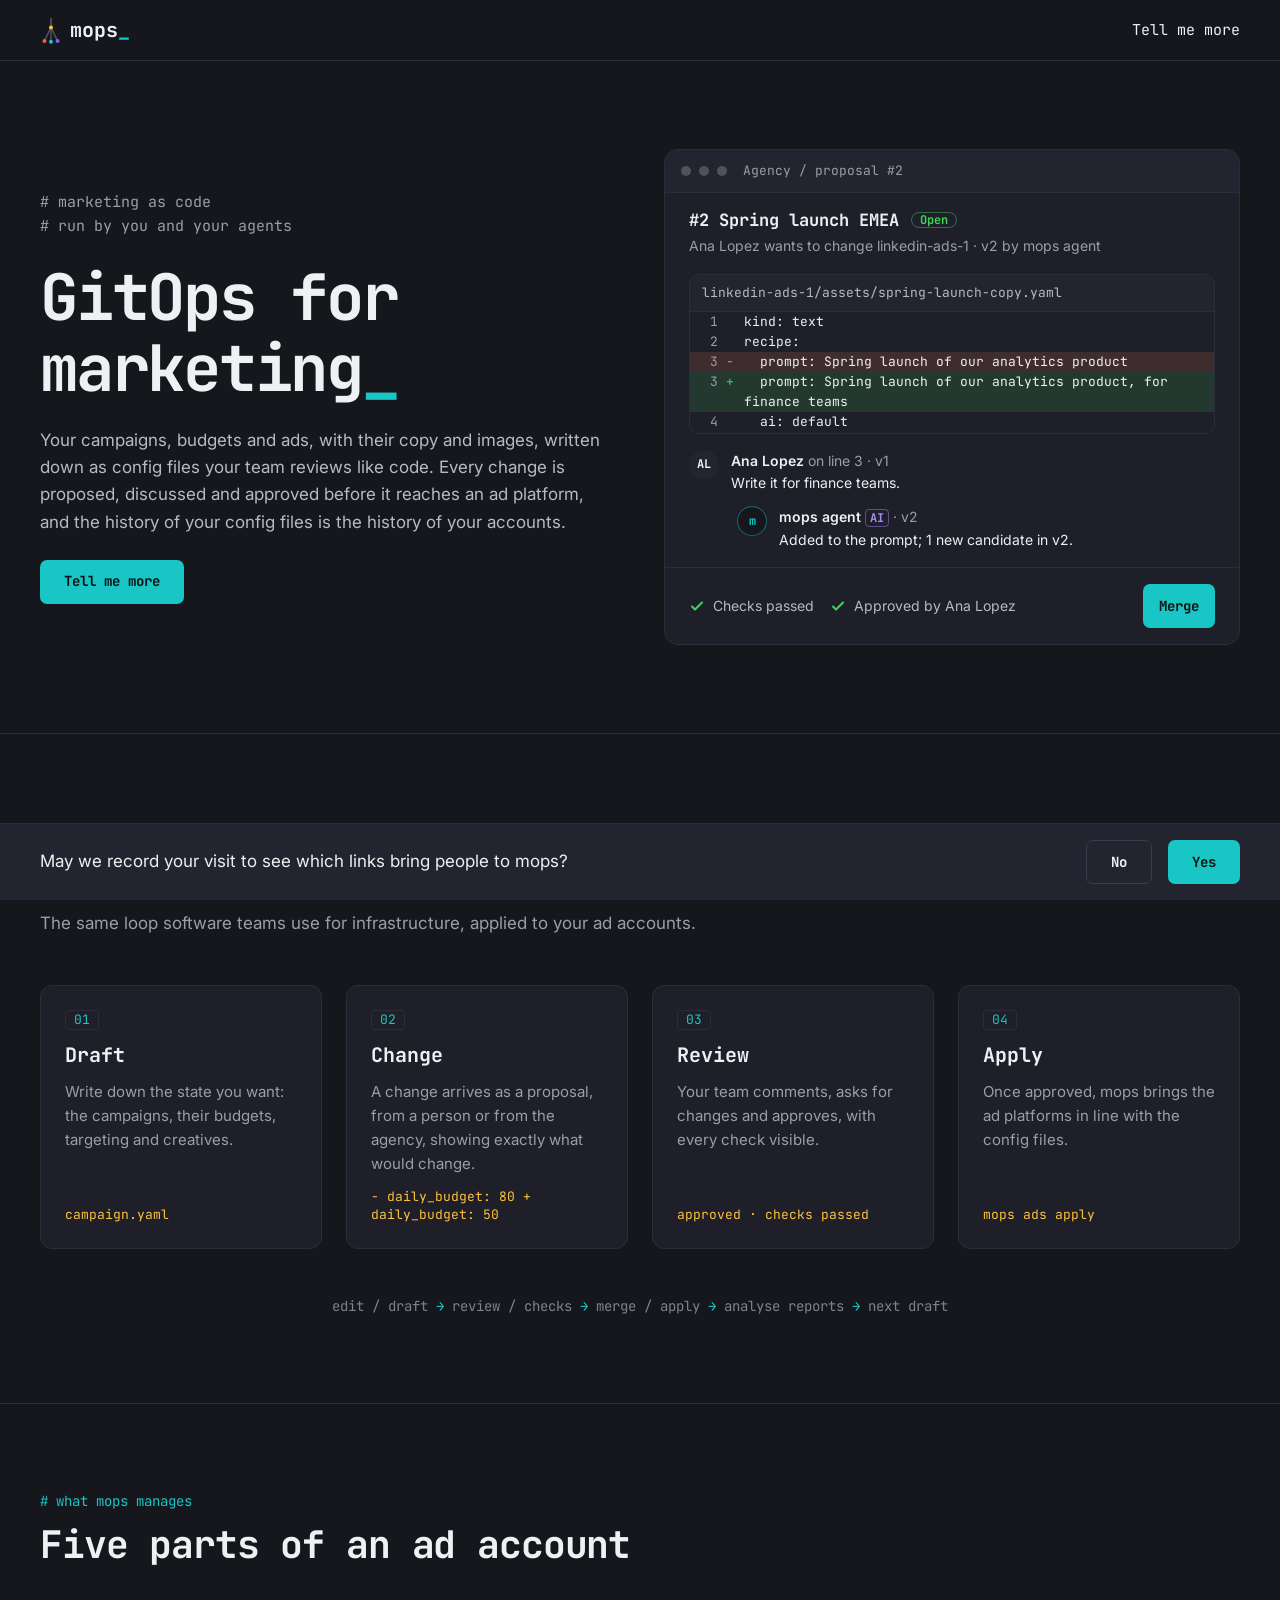
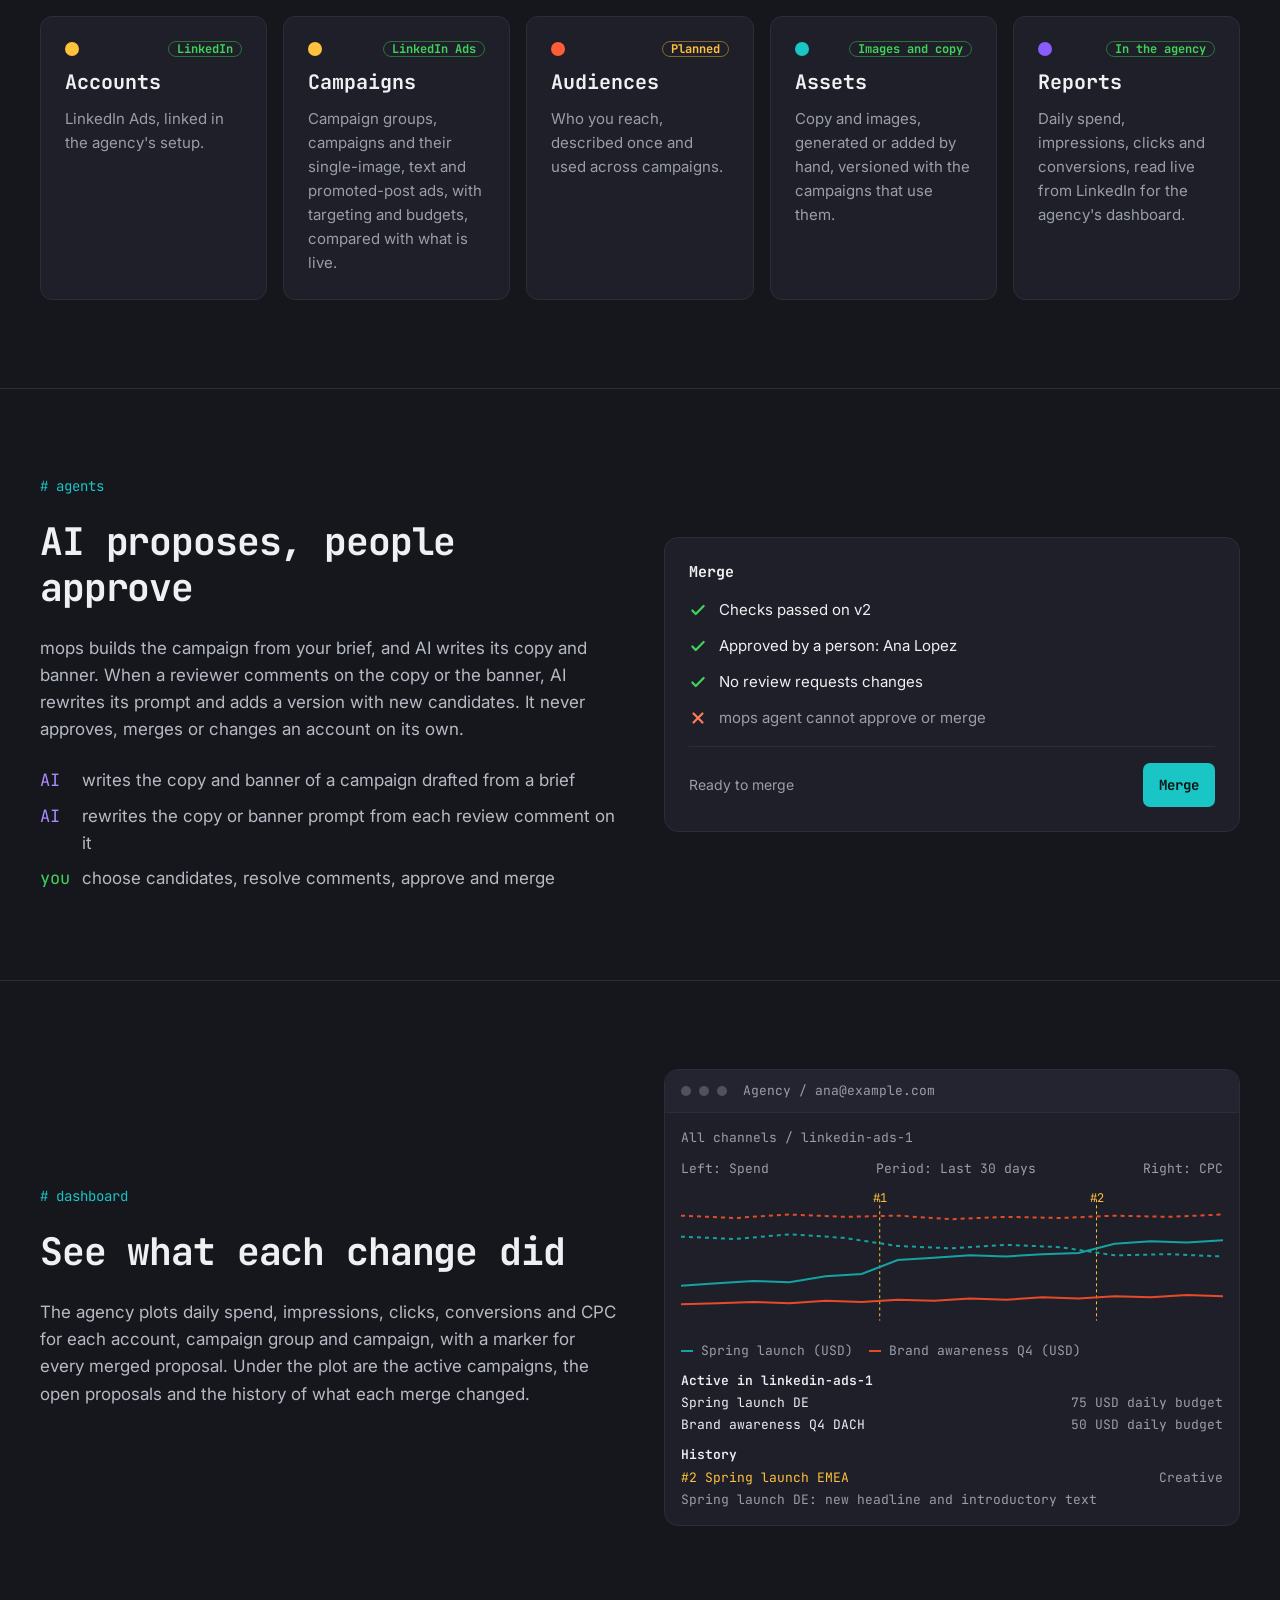
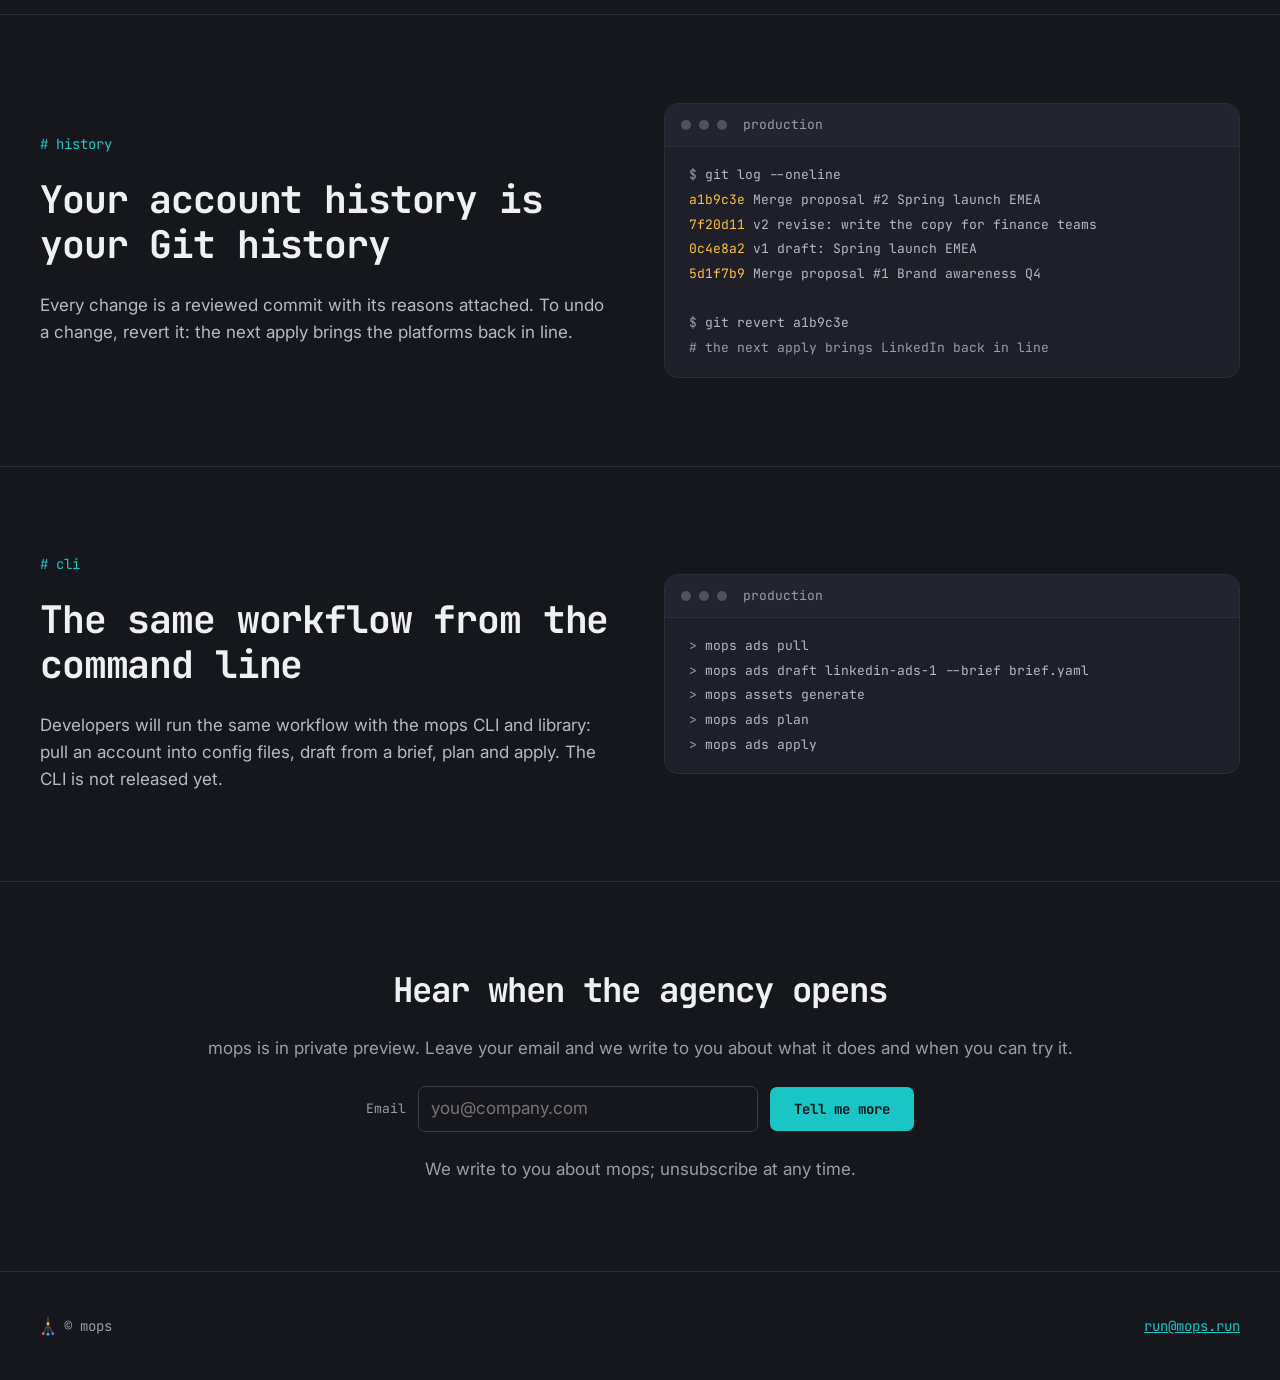
==== commit 22083863: "Publish mops 7a523c350984233ceb0cfc001c5337d7b1451cde" ====
--- a/index.html
+++ b/index.html
@@ -15,12 +15,13 @@
     <meta property="og:url" content="https://mops.run/" />
     <meta property="og:type" content="website" />
     <link rel="icon" href="favicon.png" sizes="32x32" type="image/png" />
-    <link rel="icon" href="logo.svg" type="image/svg+xml" />
+    <link rel="icon" href="icon.svg" type="image/svg+xml" />
     <link rel="apple-touch-icon" href="apple-touch-icon.png" />
     <link rel="preconnect" href="https://fonts.googleapis.com" />
     <link rel="preconnect" href="https://fonts.gstatic.com" crossorigin />
     <link rel="stylesheet" href="https://fonts.googleapis.com/css2?family=Inter:wght@400;600;700&amp;family=JetBrains+Mono:wght@400;700&amp;display=swap" />
     <link rel="stylesheet" href="site.css" />
+    <script src="site.js" defer></script>
     <script type="application/ld+json">
       {"@context": "https://schema.org", "@type": "Organization", "name": "mops", "url": "https://mops.run/", "email": "run@mops.run", "logo": "https://mops.run/logo.svg"}
     </script>
@@ -292,5 +293,15 @@
         <a href="mailto:run@mops.run">run@mops.run</a>
       </div>
     </footer>
+
+    <section id="consent-banner" class="consent" aria-label="Consent" hidden>
+      <div class="wrap bar">
+        <p>May we record your visit to see which links bring people to mops?</p>
+        <div class="actions">
+          <button class="button secondary" type="button" value="no">No</button>
+          <button class="button primary" type="button" value="yes">Yes</button>
+        </div>
+      </div>
+    </section>
   </body>
 </html>
--- a/site.css
+++ b/site.css
@@ -315,3 +315,15 @@
   .cards.parts { grid-template-columns: minmax(0, 1fr); }
   h1 { font-size: var(--font-size-38); }
 }
+
+/* The consent banner (README, Consent banner): fixed at the bottom of the window, over the page, until a choice. */
+.button.secondary { border: var(--size-border-width) solid var(--color-border-input); background: var(--color-bg-raised); color: var(--color-text-default); }
+.consent {
+  position: fixed;
+  inset: auto 0 0 0;
+  border-top: var(--size-border-width) solid var(--color-border-default);
+  background: var(--color-bg-raised);
+}
+.consent[hidden] { display: none; }
+.consent .bar { padding: var(--size-space-16) var(--size-gutter); }
+.consent p { margin: 0; }
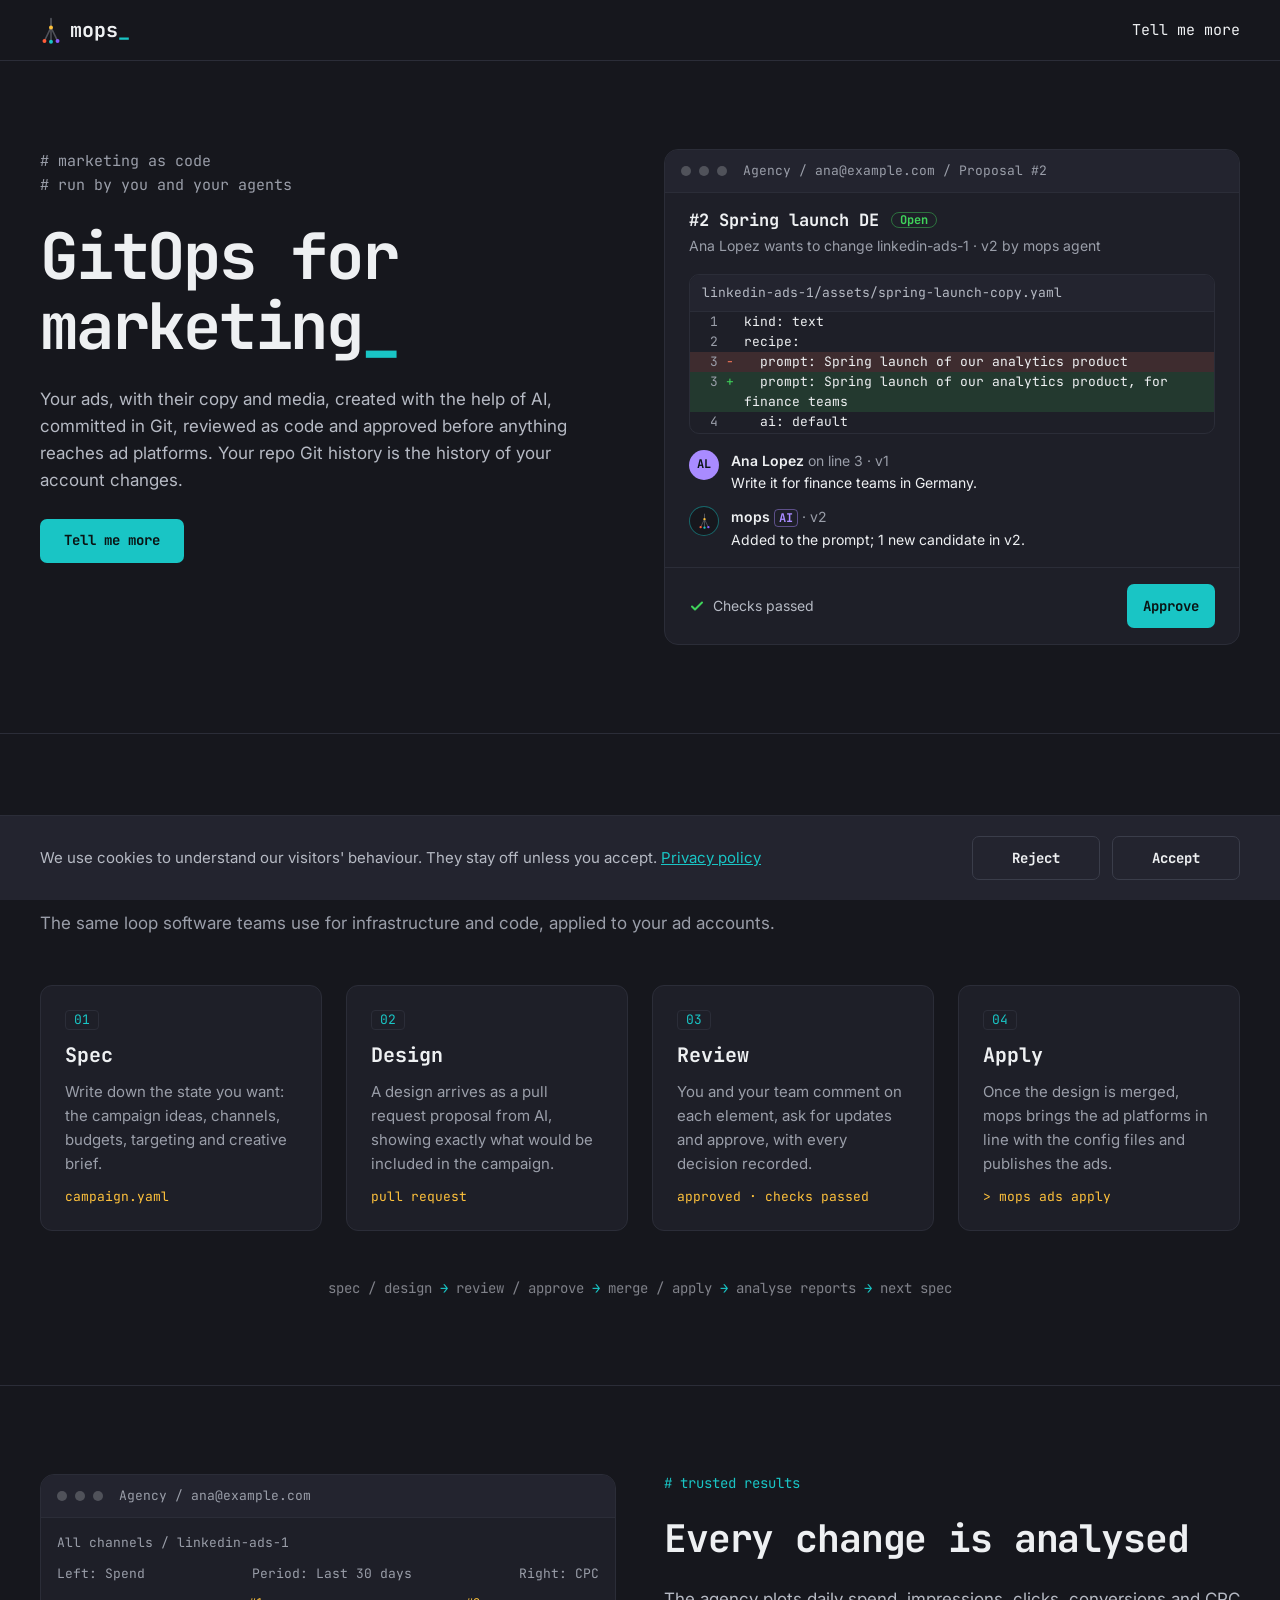
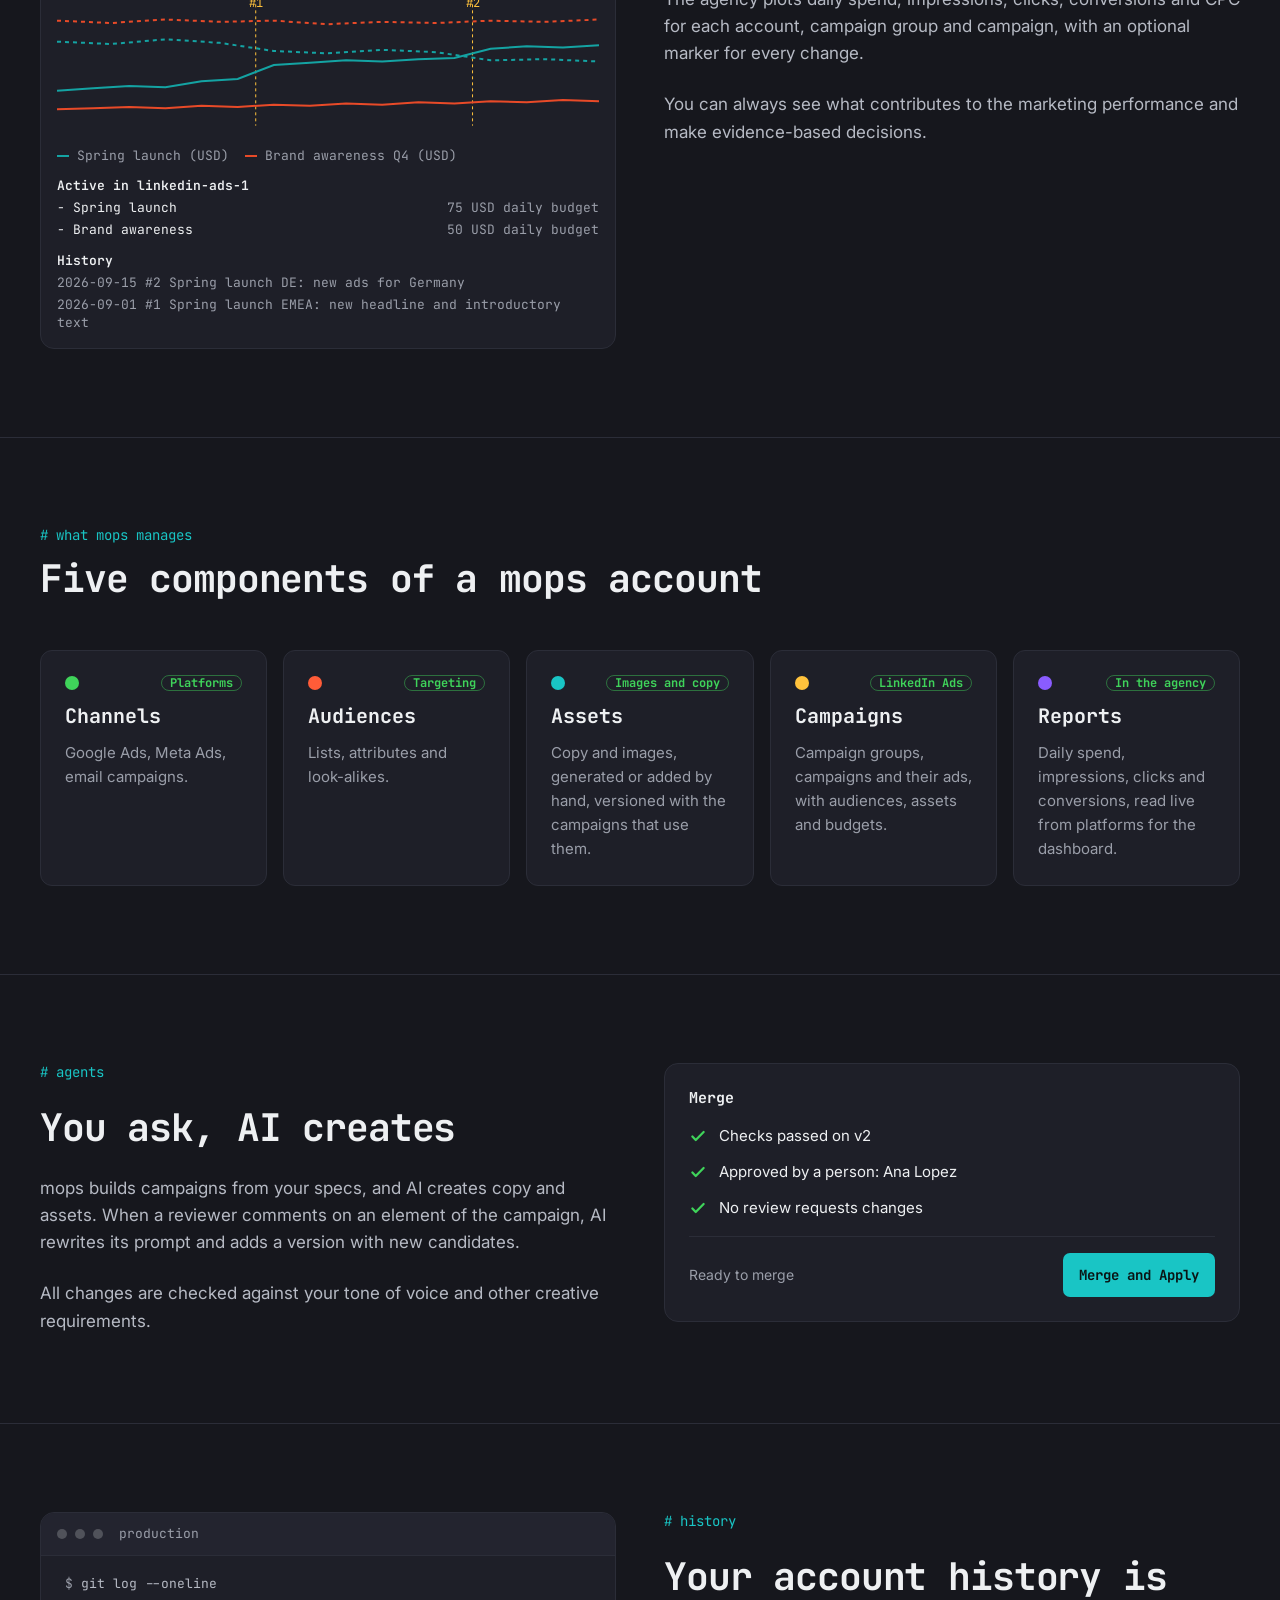
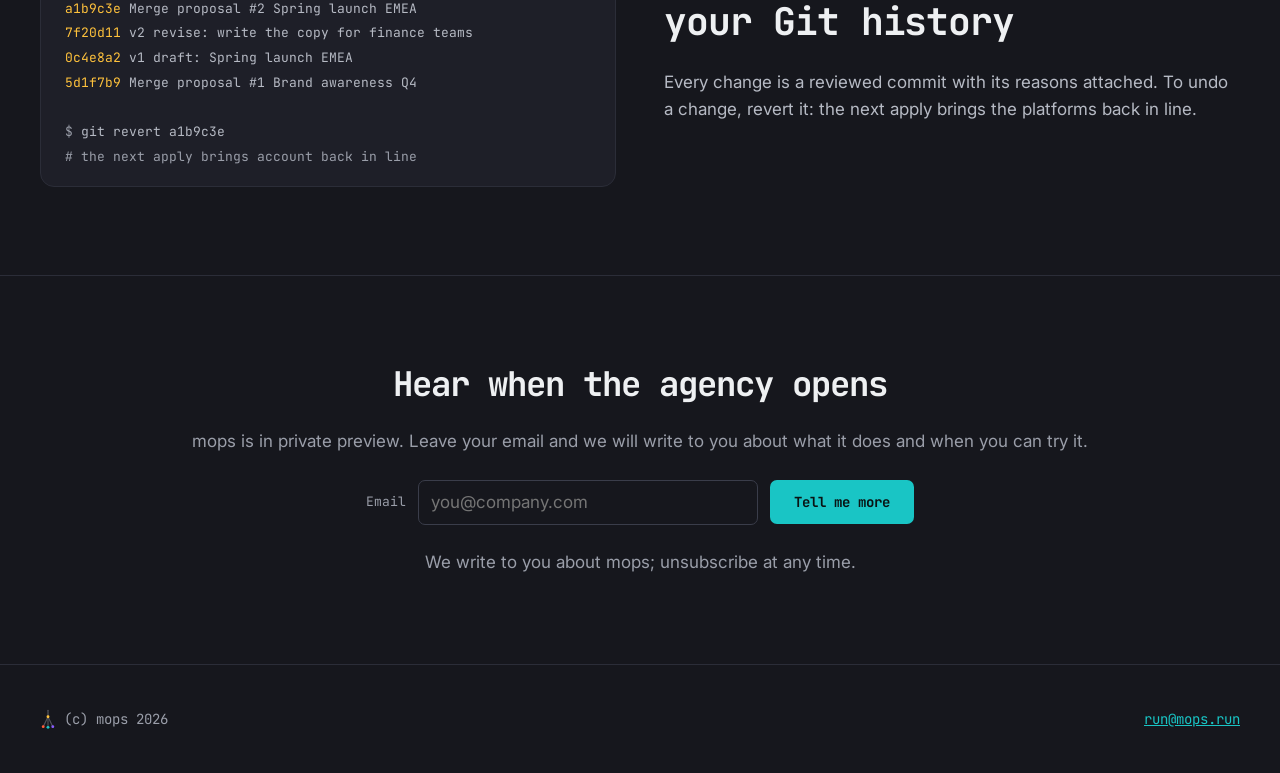
==== commit 37af31ed: "Publish mops d9194674b32f45c7a08426eb79e4b572e42132dd" ====
--- a/index.html
+++ b/index.html
@@ -4,10 +4,10 @@
     <meta charset="utf-8" />
     <meta name="viewport" content="width=device-width, initial-scale=1" />
     <title>mops - GitOps for marketing</title>
-    <meta name="description" content="Your campaigns, budgets and ads, with their copy and images, written down as config files your team reviews like code." />
+    <meta name="description" content="Your ads, with their copy and media, created with the help of AI, committed in Git, reviewed as code and approved before anything reaches ad platforms." />
     <link rel="canonical" href="https://mops.run/" />
     <meta property="og:title" content="mops - GitOps for marketing" />
-    <meta property="og:description" content="Your campaigns, budgets and ads, with their copy and images, written down as config files your team reviews like code." />
+    <meta property="og:description" content="Your ads, with their copy and media, created with the help of AI, committed in Git, reviewed as code and approved before anything reaches ad platforms." />
     <meta property="og:image" content="https://mops.run/og-image.png" />
     <meta property="og:image:width" content="1200" />
     <meta property="og:image:height" content="630" />
@@ -43,16 +43,16 @@
               <p class="comment"># run by you and your agents</p>
             </div>
             <h1 id="hero-heading">GitOps for marketing<span class="accent">_</span></h1>
-            <p class="lead">Your campaigns, budgets and ads, with their copy and images, written down as config files your team reviews like code. Every change is proposed, discussed and approved before it reaches an ad platform, and the history of your config files is the history of your accounts.</p>
+            <p class="lead">Your ads, with their copy and media, created with the help of AI, committed in Git, reviewed as code and approved before anything reaches ad platforms. Your repo Git history is the history of your account changes.</p>
             <p class="actions">
               <a class="button primary" href="#tell-me-more">Tell me more</a>
             </p>
           </div>
 
           <figure class="window" aria-label="Example proposal">
-            <div class="window-bar"><span class="lights" aria-hidden="true"><span></span><span></span><span></span></span><span class="window-title">Agency / proposal #2</span></div>
+            <div class="window-bar"><span class="lights" aria-hidden="true"><span></span><span></span><span></span></span><span class="window-title">Agency / ana@example.com / Proposal #2</span></div>
             <div class="preview-head">
-              <p class="preview-heading"><span class="preview-title">#2 Spring launch EMEA</span> <span class="badge ok">Open</span></p>
+              <p class="preview-heading"><span class="preview-title">#2 Spring launch DE</span> <span class="badge ok">Open</span></p>
               <p class="preview-line">Ana Lopez wants to change linkedin-ads-1 · v2 by mops agent</p>
             </div>
             <div class="diff">
@@ -65,16 +65,16 @@
             </div>
             <div class="notes">
               <div class="note">
-                <span class="avatar" aria-hidden="true">AL</span>
+                <span class="avatar person" aria-hidden="true">AL</span>
                 <div>
                   <p class="note-meta"><strong>Ana Lopez</strong> on line 3 · v1</p>
-                  <p class="note-body">Write it for finance teams.</p>
-                </div>
-              </div>
-              <div class="note reply">
-                <span class="avatar agent" aria-hidden="true">m</span>
+                  <p class="note-body">Write it for finance teams in Germany.</p>
+                </div>
+              </div>
+              <div class="note">
+                <span class="avatar agent" aria-hidden="true"><img src="logo.svg" alt="" width="13" height="16" /></span>
                 <div>
-                  <p class="note-meta"><strong>mops agent</strong> <span class="tag">AI</span> · v2</p>
+                  <p class="note-meta"><strong>mops</strong> <span class="tag">AI</span> · v2</p>
                   <p class="note-body">Added to the prompt; 1 new candidate in v2.</p>
                 </div>
               </div>
@@ -82,9 +82,8 @@
             <div class="preview-foot">
               <ul class="preview-checks">
                 <li><svg class="icon" width="16" height="16" viewBox="0 0 16 16" aria-hidden="true"><path d="M3 8.5l3 3 7-7" /></svg>Checks passed</li>
-                <li><svg class="icon" width="16" height="16" viewBox="0 0 16 16" aria-hidden="true"><path d="M3 8.5l3 3 7-7" /></svg>Approved by Ana Lopez</li>
               </ul>
-              <span class="label">Merge</span>
+              <span class="label">Approve</span>
             </div>
           </figure>
         </div>
@@ -95,106 +94,40 @@
           <div class="intro">
             <p class="comment" aria-hidden="true"># how it works</p>
             <h2 id="how-heading">How it works</h2>
-            <p class="sub">The same loop software teams use for infrastructure, applied to your ad accounts.</p>
+            <p class="sub">The same loop software teams use for infrastructure and code, applied to your ad accounts.</p>
           </div>
           <ol class="cards">
             <li class="card">
               <span class="step-no">01</span>
-              <h3>Draft</h3>
-              <p>Write down the state you want: the campaigns, their budgets, targeting and creatives.</p>
+              <h3>Spec</h3>
+              <p>Write down the state you want: the campaign ideas, channels, budgets, targeting and creative brief.</p>
               <code>campaign.yaml</code>
             </li>
             <li class="card">
               <span class="step-no">02</span>
-              <h3>Change</h3>
-              <p>A change arrives as a proposal, from a person or from the agency, showing exactly what would change.</p>
-              <code>- daily_budget: 80  + daily_budget: 50</code>
+              <h3>Design</h3>
+              <p>A design arrives as a pull request proposal from AI, showing exactly what would be included in the campaign.</p>
+              <code>pull request</code>
             </li>
             <li class="card">
               <span class="step-no">03</span>
               <h3>Review</h3>
-              <p>Your team comments, asks for changes and approves, with every check visible.</p>
+              <p>You and your team comment on each element, ask for updates and approve, with every decision recorded.</p>
               <code>approved · checks passed</code>
             </li>
             <li class="card">
               <span class="step-no">04</span>
               <h3>Apply</h3>
-              <p>Once approved, mops brings the ad platforms in line with the config files.</p>
-              <code>mops ads apply</code>
+              <p>Once the design is merged, mops brings the ad platforms in line with the config files and publishes the ads.</p>
+              <code>&gt; mops ads apply</code>
             </li>
           </ol>
-          <p class="loop">edit / draft <span class="arrow">→</span> review / checks <span class="arrow">→</span> merge / apply <span class="arrow">→</span> analyse reports <span class="arrow">→</span> next draft</p>
-        </div>
-      </section>
-
-      <section id="manages" aria-labelledby="manages-heading">
-        <div class="wrap stack-lg">
-          <div class="intro">
-            <p class="comment" aria-hidden="true"># what mops manages</p>
-            <h2 id="manages-heading">Five parts of an ad account</h2>
-          </div>
-          <ul class="cards parts">
-            <li class="card">
-              <div class="part-top"><span class="dot campaigns"></span><span class="badge ok">LinkedIn</span></div>
-              <h3>Accounts</h3>
-              <p>LinkedIn Ads, linked in the agency&#39;s setup.</p>
-            </li>
-            <li class="card">
-              <div class="part-top"><span class="dot campaigns"></span><span class="badge ok">LinkedIn Ads</span></div>
-              <h3>Campaigns</h3>
-              <p>Campaign groups, campaigns and their single-image, text and promoted-post ads, with targeting and budgets, compared with what is live.</p>
-            </li>
-            <li class="card">
-              <div class="part-top"><span class="dot audiences"></span><span class="badge planned">Planned</span></div>
-              <h3>Audiences</h3>
-              <p>Who you reach, described once and used across campaigns.</p>
-            </li>
-            <li class="card">
-              <div class="part-top"><span class="dot assets"></span><span class="badge ok">Images and copy</span></div>
-              <h3>Assets</h3>
-              <p>Copy and images, generated or added by hand, versioned with the campaigns that use them.</p>
-            </li>
-            <li class="card">
-              <div class="part-top"><span class="dot reports"></span><span class="badge ok">In the agency</span></div>
-              <h3>Reports</h3>
-              <p>Daily spend, impressions, clicks and conversions, read live from LinkedIn for the agency&#39;s dashboard.</p>
-            </li>
-          </ul>
-        </div>
-      </section>
-
-      <section id="agents" aria-labelledby="agents-heading">
-        <div class="wrap split">
-          <div class="stack">
-            <p class="comment" aria-hidden="true"># agents</p>
-            <h2 id="agents-heading">AI proposes, people approve</h2>
-            <p class="lead">mops builds the campaign from your brief, and AI writes its copy and banner. When a reviewer comments on the copy or the banner, AI rewrites its prompt and adds a version with new candidates. It never approves, merges or changes an account on its own.</p>
-            <ul class="roles">
-              <li><span class="role ai">AI</span> <span>writes the copy and banner of a campaign drafted from a brief</span></li>
-              <li><span class="role ai">AI</span> <span>rewrites the copy or banner prompt from each review comment on it</span></li>
-              <li><span class="role you">you</span> <span>choose candidates, resolve comments, approve and merge</span></li>
-            </ul>
-          </div>
-          <figure class="panel checklist" aria-label="Example merge checklist">
-            <p class="checklist-title">Merge</p>
-            <ul>
-              <li class="ok"><svg class="icon" width="18" height="18" viewBox="0 0 16 16" aria-hidden="true"><path d="M3 8.5l3 3 7-7" /></svg>Checks passed on v2</li>
-              <li class="ok"><svg class="icon" width="18" height="18" viewBox="0 0 16 16" aria-hidden="true"><path d="M3 8.5l3 3 7-7" /></svg>Approved by a person: Ana Lopez</li>
-              <li class="ok"><svg class="icon" width="18" height="18" viewBox="0 0 16 16" aria-hidden="true"><path d="M3 8.5l3 3 7-7" /></svg>No review requests changes</li>
-              <li class="no"><svg class="icon" width="18" height="18" viewBox="0 0 16 16" aria-hidden="true"><path d="M4 4l8 8M12 4l-8 8" /></svg>mops agent cannot approve or merge</li>
-            </ul>
-            <div class="checklist-foot"><span class="checklist-status">Ready to merge</span><span class="label">Merge</span></div>
-          </figure>
+          <p class="loop">spec / design <span class="arrow">→</span> review / approve <span class="arrow">→</span> merge / apply <span class="arrow">→</span> analyse reports <span class="arrow">→</span> next spec</p>
         </div>
       </section>
 
       <section id="dashboard" aria-labelledby="dashboard-heading">
         <div class="wrap split">
-          <div class="stack">
-            <p class="comment" aria-hidden="true"># dashboard</p>
-            <h2 id="dashboard-heading">See what each change did</h2>
-            <p class="lead">The agency plots daily spend, impressions, clicks, conversions and CPC for each account, campaign group and campaign, with a marker for every merged proposal. Under the plot are the active campaigns, the open proposals and the history of what each merge changed.</p>
-          </div>
           <figure class="window board" aria-label="Example dashboard">
             <div class="window-bar"><span class="lights" aria-hidden="true"><span></span><span></span><span></span></span><span class="window-title">Agency / ana@example.com</span></div>
             <div class="board-body">
@@ -217,29 +150,87 @@
                 <div class="board-active">
                   <p class="board-heading">Active in linkedin-ads-1</p>
                   <ul>
-                    <li><span>Spring launch DE</span><span class="faint">75 USD daily budget</span></li>
-                    <li><span>Brand awareness Q4 DACH</span><span class="faint">50 USD daily budget</span></li>
+                    <li><span>- Spring launch</span><span class="faint">75 USD daily budget</span></li>
+                    <li><span>- Brand awareness</span><span class="faint">50 USD daily budget</span></li>
                   </ul>
                 </div>
                 <div class="board-history">
                   <p class="board-heading">History</p>
                   <ul>
-                    <li><span class="pill">#2 Spring launch EMEA</span><span class="faint">Spring launch DE: new headline and introductory text</span><span class="kind">Creative</span></li>
+                    <li>2026-09-15 #2 Spring launch DE: new ads for Germany</li>
+                    <li>2026-09-01 #1 Spring launch EMEA: new headline and introductory text</li>
                   </ul>
                 </div>
               </div>
             </div>
           </figure>
+          <div class="stack">
+            <p class="comment" aria-hidden="true"># trusted results</p>
+            <h2 id="dashboard-heading">Every change is analysed</h2>
+            <p class="lead">The agency plots daily spend, impressions, clicks, conversions and CPC for each account, campaign group and campaign, with an optional marker for every change.</p>
+            <p class="lead">You can always see what contributes to the marketing performance and make evidence-based decisions.</p>
+          </div>
+        </div>
+      </section>
+
+      <section id="manages" aria-labelledby="manages-heading">
+        <div class="wrap stack-lg">
+          <div class="intro">
+            <p class="comment" aria-hidden="true"># what mops manages</p>
+            <h2 id="manages-heading">Five components of a mops account</h2>
+          </div>
+          <ul class="cards parts">
+            <li class="card">
+              <div class="part-top"><span class="dot channels"></span><span class="badge ok">Platforms</span></div>
+              <h3>Channels</h3>
+              <p>Google Ads, Meta Ads, email campaigns.</p>
+            </li>
+            <li class="card">
+              <div class="part-top"><span class="dot audiences"></span><span class="badge ok">Targeting</span></div>
+              <h3>Audiences</h3>
+              <p>Lists, attributes and look-alikes.</p>
+            </li>
+            <li class="card">
+              <div class="part-top"><span class="dot assets"></span><span class="badge ok">Images and copy</span></div>
+              <h3>Assets</h3>
+              <p>Copy and images, generated or added by hand, versioned with the campaigns that use them.</p>
+            </li>
+            <li class="card">
+              <div class="part-top"><span class="dot campaigns"></span><span class="badge ok">LinkedIn Ads</span></div>
+              <h3>Campaigns</h3>
+              <p>Campaign groups, campaigns and their ads, with audiences, assets and budgets.</p>
+            </li>
+            <li class="card">
+              <div class="part-top"><span class="dot reports"></span><span class="badge ok">In the agency</span></div>
+              <h3>Reports</h3>
+              <p>Daily spend, impressions, clicks and conversions, read live from platforms for the dashboard.</p>
+            </li>
+          </ul>
+        </div>
+      </section>
+
+      <section id="agents" aria-labelledby="agents-heading">
+        <div class="wrap split">
+          <div class="stack">
+            <p class="comment" aria-hidden="true"># agents</p>
+            <h2 id="agents-heading">You ask, AI creates</h2>
+            <p class="lead">mops builds campaigns from your specs, and AI creates copy and assets. When a reviewer comments on an element of the campaign, AI rewrites its prompt and adds a version with new candidates.</p>
+            <p class="lead">All changes are checked against your tone of voice and other creative requirements.</p>
+          </div>
+          <figure class="panel checklist" aria-label="Example merge checklist">
+            <p class="checklist-title">Merge</p>
+            <ul>
+              <li><svg class="icon" width="18" height="18" viewBox="0 0 16 16" aria-hidden="true"><path d="M3 8.5l3 3 7-7" /></svg>Checks passed on v2</li>
+              <li><svg class="icon" width="18" height="18" viewBox="0 0 16 16" aria-hidden="true"><path d="M3 8.5l3 3 7-7" /></svg>Approved by a person: Ana Lopez</li>
+              <li><svg class="icon" width="18" height="18" viewBox="0 0 16 16" aria-hidden="true"><path d="M3 8.5l3 3 7-7" /></svg>No review requests changes</li>
+            </ul>
+            <div class="checklist-foot"><span class="checklist-status">Ready to merge</span><span class="label">Merge and Apply</span></div>
+          </figure>
         </div>
       </section>
 
       <section id="history" aria-labelledby="history-heading">
         <div class="wrap split">
-          <div class="stack">
-            <p class="comment" aria-hidden="true"># history</p>
-            <h2 id="history-heading">Your account history is your Git history</h2>
-            <p class="lead">Every change is a reviewed commit with its reasons attached. To undo a change, revert it: the next apply brings the platforms back in line.</p>
-          </div>
           <figure class="window" aria-label="Example Git history">
             <div class="window-bar"><span class="lights" aria-hidden="true"><span></span><span></span><span></span></span><span class="window-title">production</span></div>
             <pre class="terminal"><span class="faint">$</span> git log --oneline
@@ -249,33 +240,20 @@
 <span class="hash">5d1f7b9</span> Merge proposal #1 Brand awareness Q4
 
 <span class="faint">$</span> git revert a1b9c3e
-<span class="faint"># the next apply brings LinkedIn back in line</span></pre>
-          </figure>
-        </div>
-      </section>
-
-      <section id="cli" aria-labelledby="cli-heading">
-        <div class="wrap split">
-          <div class="stack">
-            <p class="comment" aria-hidden="true"># cli</p>
-            <h2 id="cli-heading">The same workflow from the command line</h2>
-            <p class="lead">Developers will run the same workflow with the mops CLI and library: pull an account into config files, draft from a brief, plan and apply. The CLI is not released yet.</p>
-          </div>
-          <figure class="window" aria-label="Example CLI session">
-            <div class="window-bar"><span class="lights" aria-hidden="true"><span></span><span></span><span></span></span><span class="window-title">production</span></div>
-            <pre class="terminal"><span class="faint">&gt;</span> mops ads pull
-<span class="faint">&gt;</span> mops ads draft linkedin-ads-1 --brief brief.yaml
-<span class="faint">&gt;</span> mops assets generate
-<span class="faint">&gt;</span> mops ads plan
-<span class="faint">&gt;</span> mops ads apply</pre>
-          </figure>
+<span class="faint"># the next apply brings account back in line</span></pre>
+          </figure>
+          <div class="stack">
+            <p class="comment" aria-hidden="true"># history</p>
+            <h2 id="history-heading">Your account history is your Git history</h2>
+            <p class="lead">Every change is a reviewed commit with its reasons attached. To undo a change, revert it: the next apply brings the platforms back in line.</p>
+          </div>
         </div>
       </section>
 
       <section id="tell-me-more" class="cta" aria-labelledby="cta-heading">
         <div class="wrap stack">
           <h2 id="cta-heading">Hear when the agency opens</h2>
-          <p class="sub">mops is in private preview. Leave your email and we write to you about what it does and when you can try it.</p>
+          <p class="sub">mops is in private preview. Leave your email and we will write to you about what it does and when you can try it.</p>
           <form class="signup" method="post" action="https://eu.customerioforms.com/forms/submit_action?site_id=4153de1a5bd8facf9814&amp;form_id=tell-me-more&amp;success_url=https%3A%2F%2Fmops.run%2F%23thanks" aria-labelledby="cta-heading">
             <label for="email">Email</label>
             <input id="email" type="email" name="email" required autocomplete="email" placeholder="you@company.com" aria-describedby="consent" />
@@ -289,17 +267,17 @@
 
     <footer class="site-footer">
       <div class="wrap bar">
-        <span class="footer-brand"><img src="logo.svg" alt="" width="16" height="20" />© mops</span>
+        <span class="footer-brand"><img src="logo.svg" alt="" width="16" height="20" />(c) mops 2026</span>
         <a href="mailto:run@mops.run">run@mops.run</a>
       </div>
     </footer>
 
     <section id="consent-banner" class="consent" aria-label="Consent" hidden>
       <div class="wrap bar">
-        <p>May we record your visit to see which links bring people to mops?</p>
+        <p>We use cookies to understand our visitors&#39; behaviour. They stay off unless you accept. <a href="privacy.html">Privacy policy</a></p>
         <div class="actions">
-          <button class="button secondary" type="button" value="no">No</button>
-          <button class="button primary" type="button" value="yes">Yes</button>
+          <button class="button secondary" type="button" value="no">Reject</button>
+          <button class="button secondary" type="button" value="yes">Accept</button>
         </div>
       </div>
     </section>
--- a/site.css
+++ b/site.css
@@ -29,7 +29,7 @@
 .bar { display: flex; flex-wrap: wrap; align-items: center; justify-content: space-between; gap: var(--size-space-16); }
 .stack { display: flex; flex-direction: column; gap: var(--size-space-24); }
 .stack-lg { display: flex; flex-direction: column; gap: var(--size-space-48); }
-.split { display: grid; grid-template-columns: repeat(2, minmax(0, 1fr)); gap: var(--size-space-48); align-items: center; }
+.split { display: grid; grid-template-columns: repeat(2, minmax(0, 1fr)); gap: var(--size-space-48); align-items: start; }
 
 /* Site header and footer */
 .site-header { border-bottom: var(--size-border-width) solid var(--color-border-default); }
@@ -64,7 +64,7 @@
 /* Sections */
 main > section { border-top: var(--size-border-width) solid var(--color-border-default); padding: var(--size-section-padding) 0; }
 main > .hero { border-top: 0; }
-.intro { display: flex; flex-direction: column; gap: var(--size-space-12); max-width: 40em; }
+.intro { display: flex; flex-direction: column; gap: var(--size-space-12); }
 .comment { color: var(--color-text-link); font: var(--font-weight-regular) var(--font-size-14) var(--font-family-mono); }
 .hero .comment { color: var(--color-text-muted); font-size: var(--font-size-15); line-height: var(--font-line-height-body); }
 h1 { font: var(--typography-hero); letter-spacing: var(--typography-hero-letter-spacing); }
@@ -120,7 +120,6 @@
   letter-spacing: var(--typography-badge-letter-spacing);
 }
 .badge.ok { border-color: var(--color-badge-ok); color: var(--color-text-ok); }
-.badge.planned { border-color: var(--color-badge-gold); color: var(--color-text-version); }
 .tag {
   padding: 0 var(--size-space-4);
   border: var(--size-border-width) solid var(--color-badge-purple-text);
@@ -180,7 +179,6 @@
 
 .notes { display: flex; flex-direction: column; gap: var(--size-space-12); padding: var(--size-space-16) var(--size-space-24) 0; font-size: var(--font-size-14); }
 .note { display: flex; gap: var(--size-space-12); }
-.note.reply { padding-left: var(--size-space-48); }
 .avatar {
   display: inline-flex;
   flex: none;
@@ -192,7 +190,9 @@
   background: var(--color-bg-raised);
   font: var(--typography-badge);
 }
-.avatar.agent { border: var(--size-border-width) solid var(--color-badge-cyan); background: var(--color-bg-page); color: var(--color-text-link); }
+/* Dark initials on the AI color, as text.default on it is 2.4:1 (packages/styles README, Contrast). */
+.avatar.person { background: var(--color-text-ai); color: var(--color-text-on-accent); }
+.avatar.agent { border: var(--size-border-width) solid var(--color-badge-cyan); background: var(--color-bg-page); }
 .note-meta { color: var(--color-text-muted); }
 .note-meta strong { color: var(--color-text-default); font-weight: var(--font-weight-semibold); }
 
@@ -236,24 +236,18 @@
 .arrow { color: var(--color-text-link); }
 .part-top { display: flex; align-items: center; justify-content: space-between; gap: var(--size-space-8); }
 .dot { width: 14px; height: 14px; border-radius: var(--size-radius-pill); }
+.dot.channels { background: var(--color-text-ok); }
 .dot.campaigns { background: var(--color-subsystem-campaigns); }
 .dot.audiences { background: var(--color-subsystem-audiences); }
 .dot.assets { background: var(--color-subsystem-assets); }
 .dot.reports { background: var(--color-subsystem-reports); }
 
 /* Agents */
-.roles { display: flex; flex-direction: column; gap: var(--size-space-8); padding: 0; list-style: none; color: var(--color-text-lead); }
-.roles li { display: flex; gap: var(--size-space-12); }
-.role { min-width: 3ch; font-family: var(--font-family-mono); }
-.role.ai { color: var(--color-text-ai); }
-.role.you { color: var(--color-text-ok); }
 .checklist { display: flex; flex-direction: column; gap: var(--size-space-16); padding: var(--size-space-24); }
 .checklist-title { font: var(--font-weight-bold) var(--font-size-15) var(--font-family-mono); }
 .checklist ul { display: flex; flex-direction: column; gap: var(--size-space-12); padding: 0; list-style: none; font-size: var(--font-size-15); }
 .checklist li { display: flex; align-items: center; gap: var(--size-space-12); }
-.checklist li.ok .icon { color: var(--color-text-ok); }
-.checklist li.no { color: var(--color-text-muted); }
-.checklist li.no .icon { color: var(--color-text-danger); }
+.checklist .icon { color: var(--color-text-ok); }
 .checklist-foot {
   display: flex;
   align-items: center;
@@ -296,11 +290,8 @@
 .board-heading { color: var(--color-text-default); font-weight: var(--font-weight-semibold); }
 .board-lists ul { display: grid; gap: var(--size-space-4); margin: var(--size-space-4) 0 0; padding: 0; list-style: none; }
 .board-active li { display: flex; justify-content: space-between; gap: var(--size-space-8); }
-.board-history li { display: grid; grid-template-columns: minmax(0, 1fr) auto; gap: var(--size-space-4) var(--size-space-8); }
-.board-history .faint { grid-column: 1; }
-.board-history .kind { grid-column: 2; grid-row: 1; color: var(--color-text-muted); }
+.board-history li,
 .board .faint { color: var(--color-text-muted); }
-.pill { color: var(--color-text-version); }
 .marker-label.one { left: 36.7%; }
 .marker-label.two { left: 76.7%; }
 
@@ -325,5 +316,13 @@
   background: var(--color-bg-raised);
 }
 .consent[hidden] { display: none; }
-.consent .bar { padding: var(--size-space-16) var(--size-gutter); }
-.consent p { margin: 0; }
+.consent .bar { padding: calc(var(--size-space-16) + var(--size-space-4)) var(--size-gutter); gap: var(--size-space-16) var(--size-space-32); }
+.consent p { flex: 1 1 32em; color: var(--color-text-lead); font-size: var(--font-size-15); }
+.consent .actions { gap: var(--size-space-12); }
+.consent .button { justify-content: center; min-width: 128px; padding: 0 calc(var(--size-space-16) + var(--size-space-4)); }
+
+/* The privacy page (README, Privacy page): one column of text under the site header. */
+.policy { padding: var(--size-section-padding) 0; }
+.policy .wrap { max-width: 45em; }
+.policy h1 { font: var(--typography-section); letter-spacing: var(--typography-section-letter-spacing); }
+.policy ul { display: flex; flex-direction: column; gap: var(--size-space-12); padding-left: var(--size-space-24); }
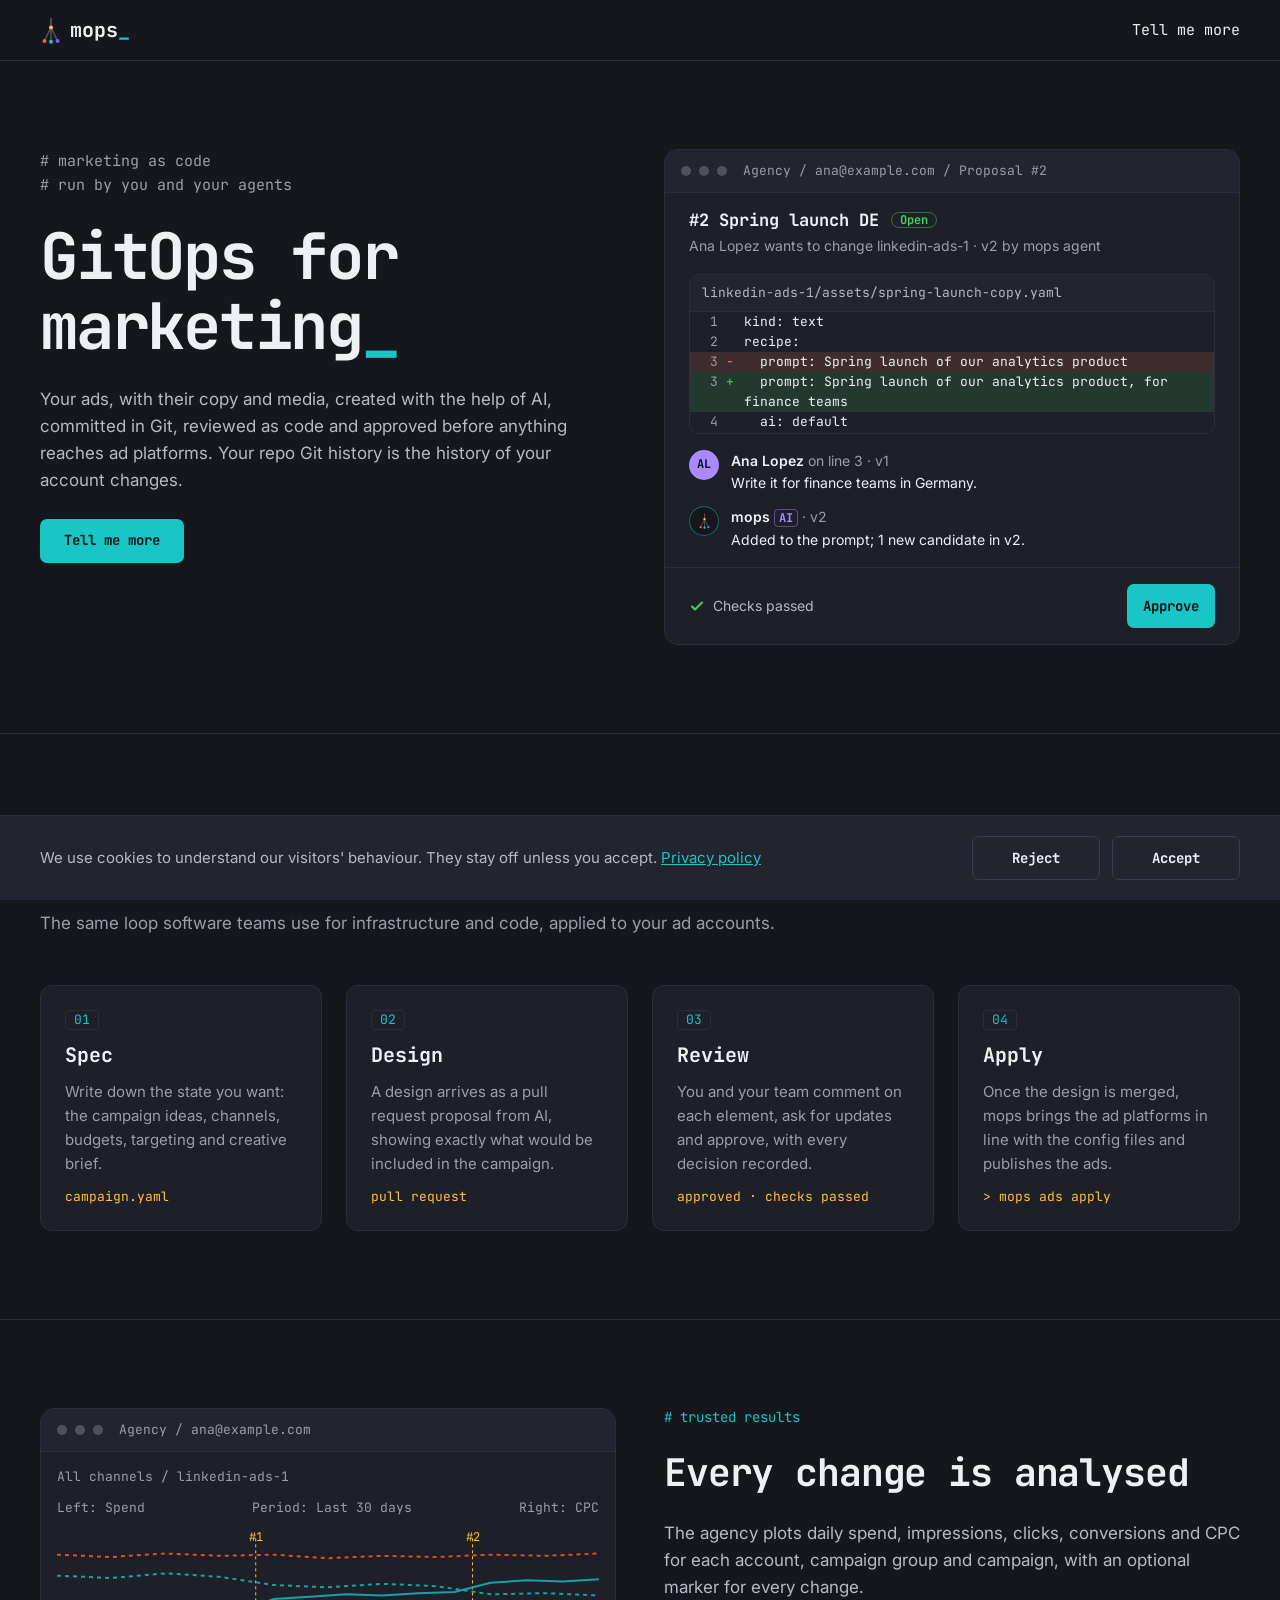
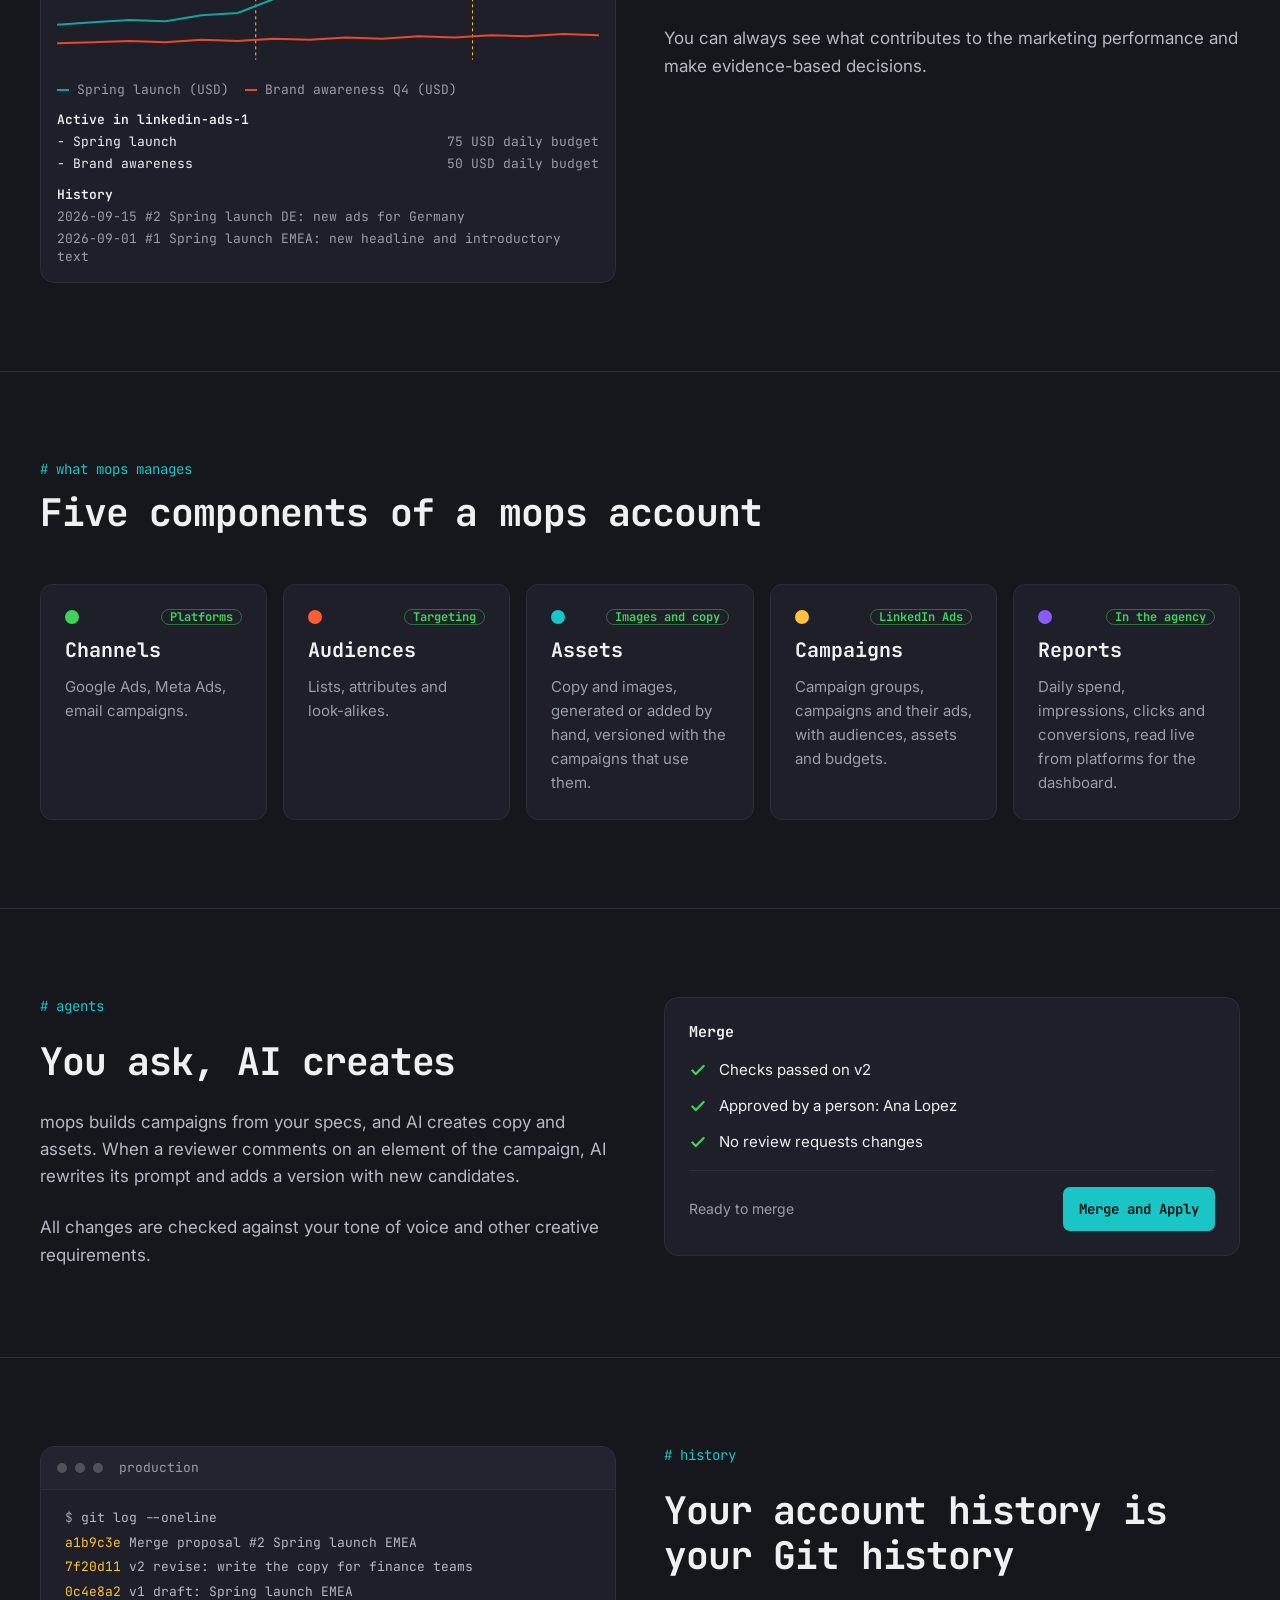
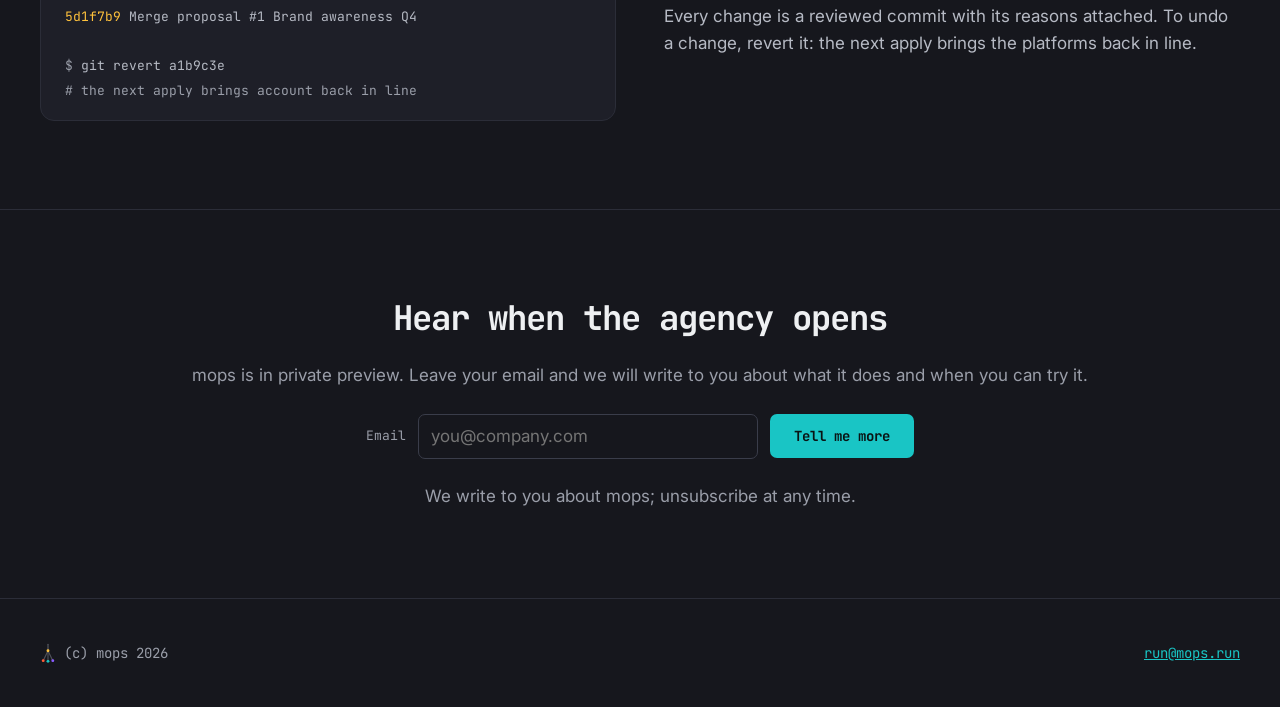
==== commit dac5bc77: "Publish mops 946318e8f6f6e09c28bae5cdb7f7b21f1f786c24" ====
--- a/index.html
+++ b/index.html
@@ -122,7 +122,6 @@
               <code>&gt; mops ads apply</code>
             </li>
           </ol>
-          <p class="loop">spec / design <span class="arrow">→</span> review / approve <span class="arrow">→</span> merge / apply <span class="arrow">→</span> analyse reports <span class="arrow">→</span> next spec</p>
         </div>
       </section>
 
--- a/site.css
+++ b/site.css
@@ -232,8 +232,6 @@
   color: var(--color-text-link);
   font: var(--typography-label);
 }
-.loop { color: var(--color-text-faint); font: var(--font-weight-regular) var(--font-size-14) var(--font-family-mono); text-align: center; }
-.arrow { color: var(--color-text-link); }
 .part-top { display: flex; align-items: center; justify-content: space-between; gap: var(--size-space-8); }
 .dot { width: 14px; height: 14px; border-radius: var(--size-radius-pill); }
 .dot.channels { background: var(--color-text-ok); }
